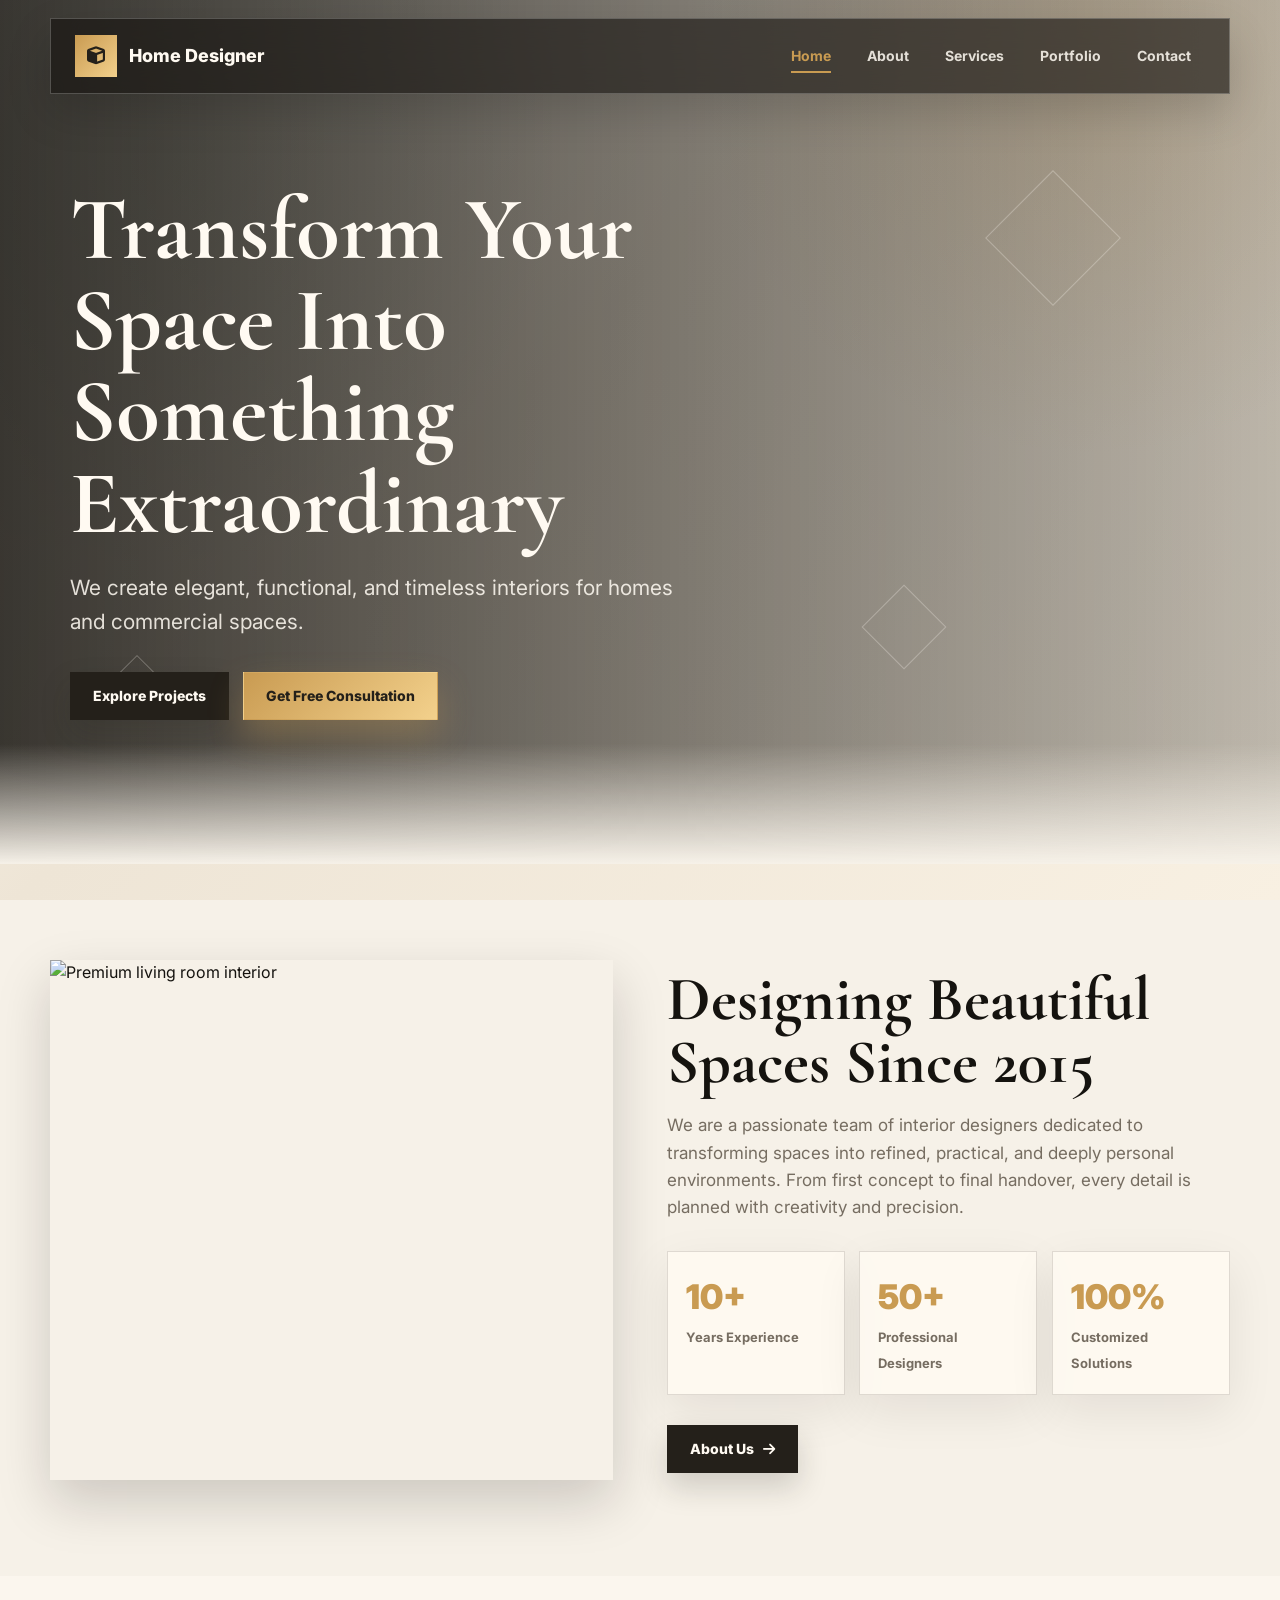
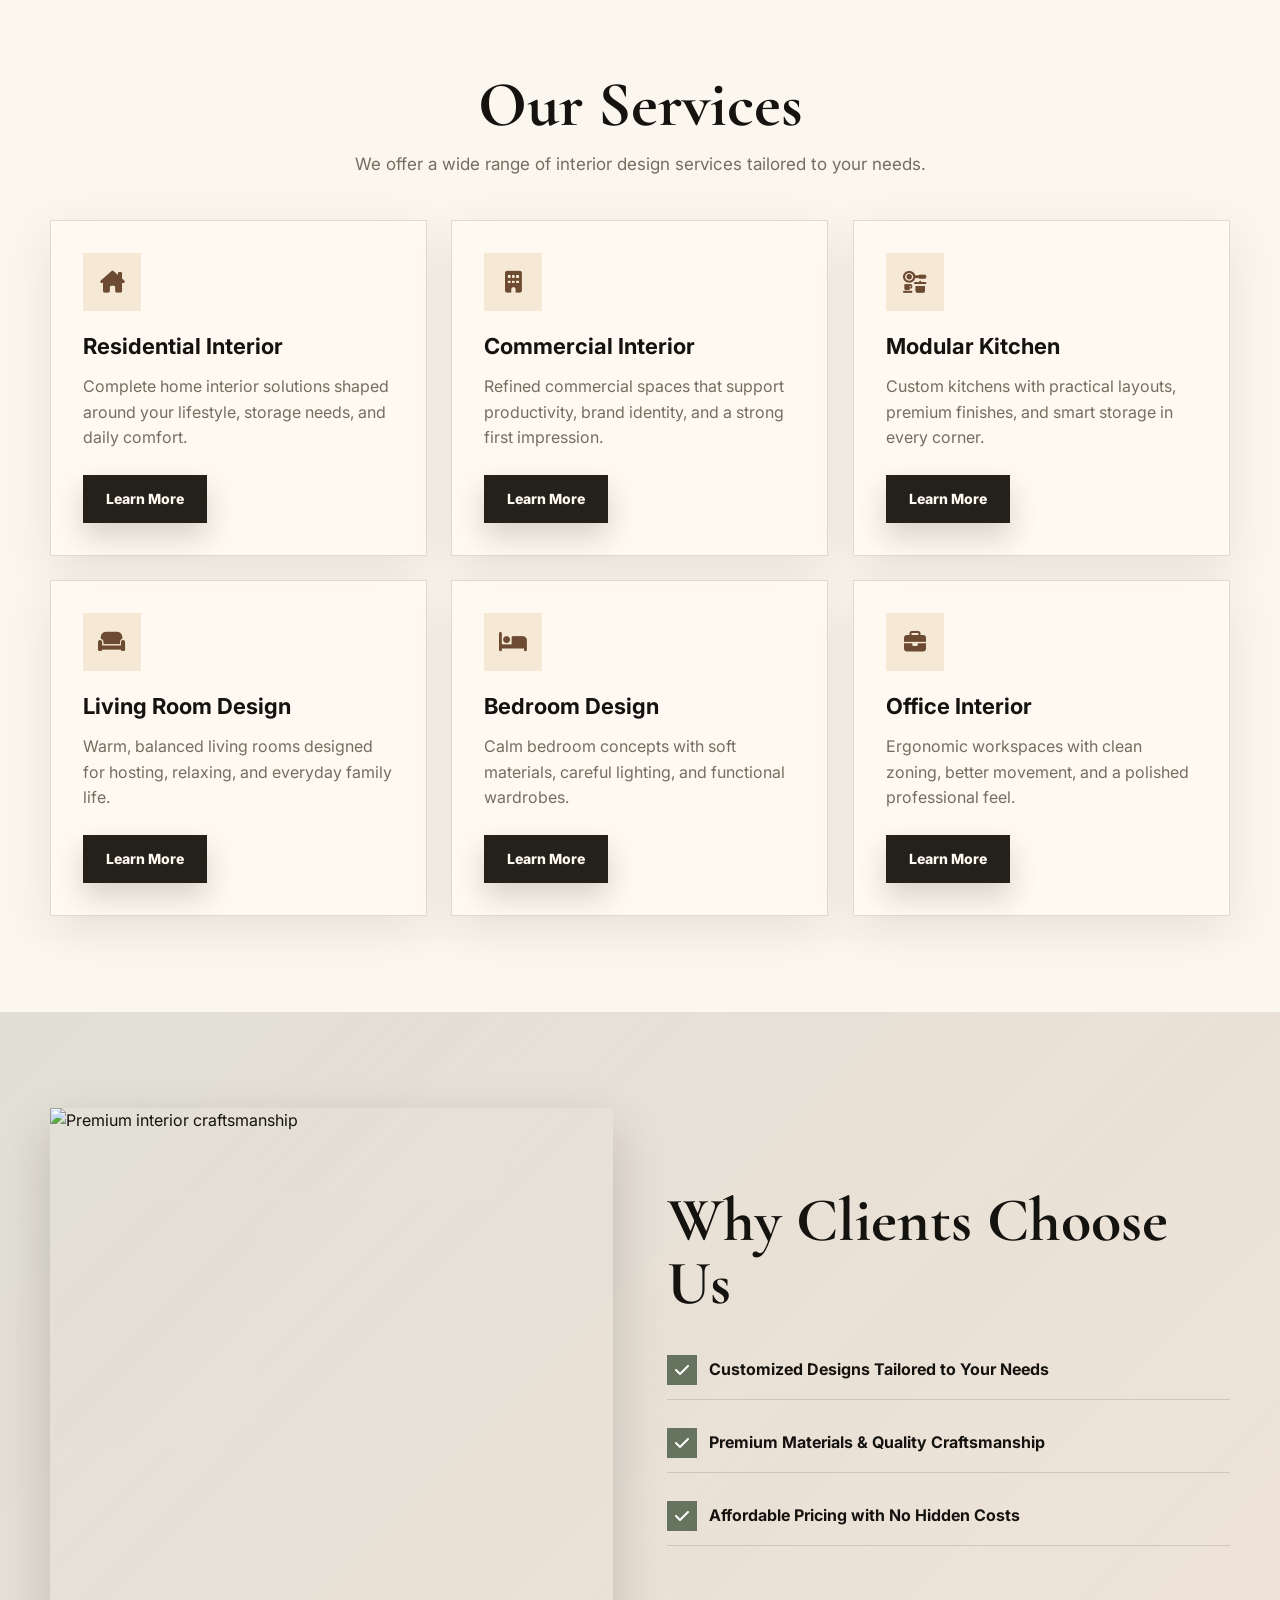
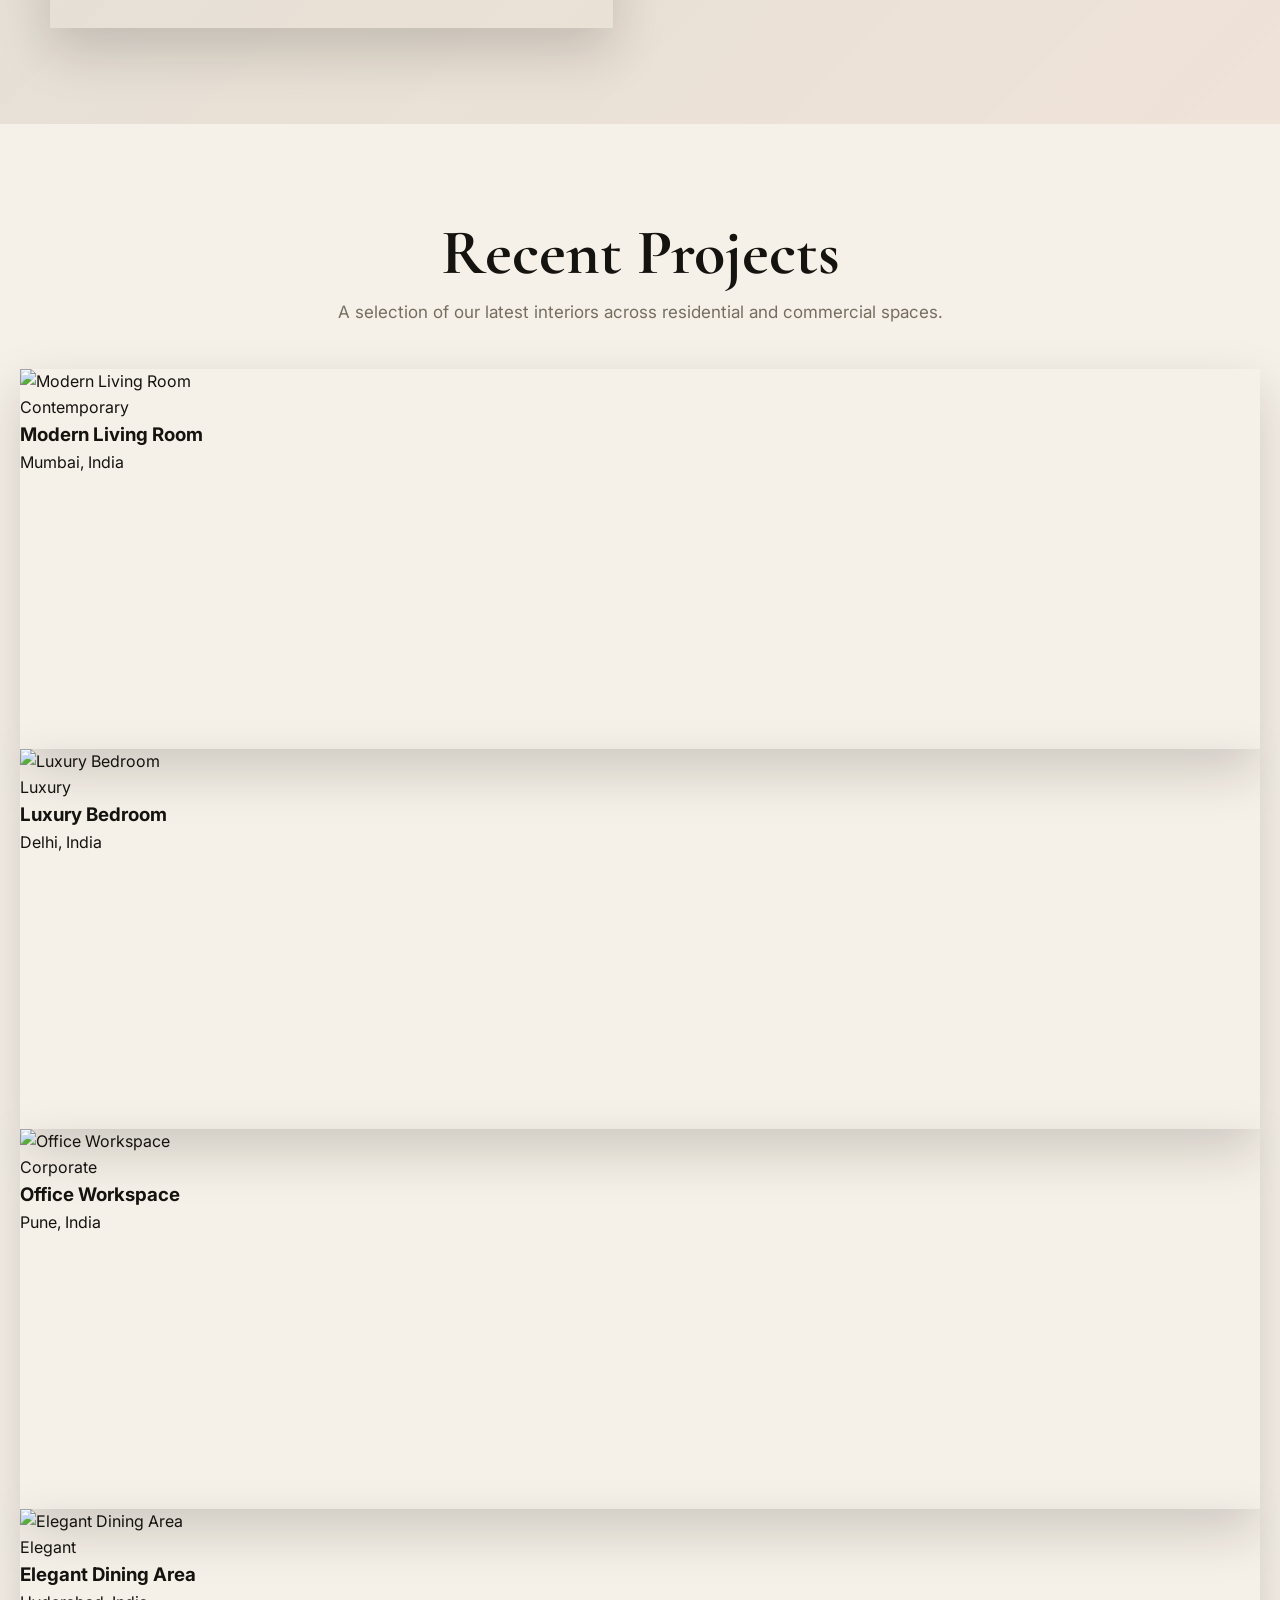
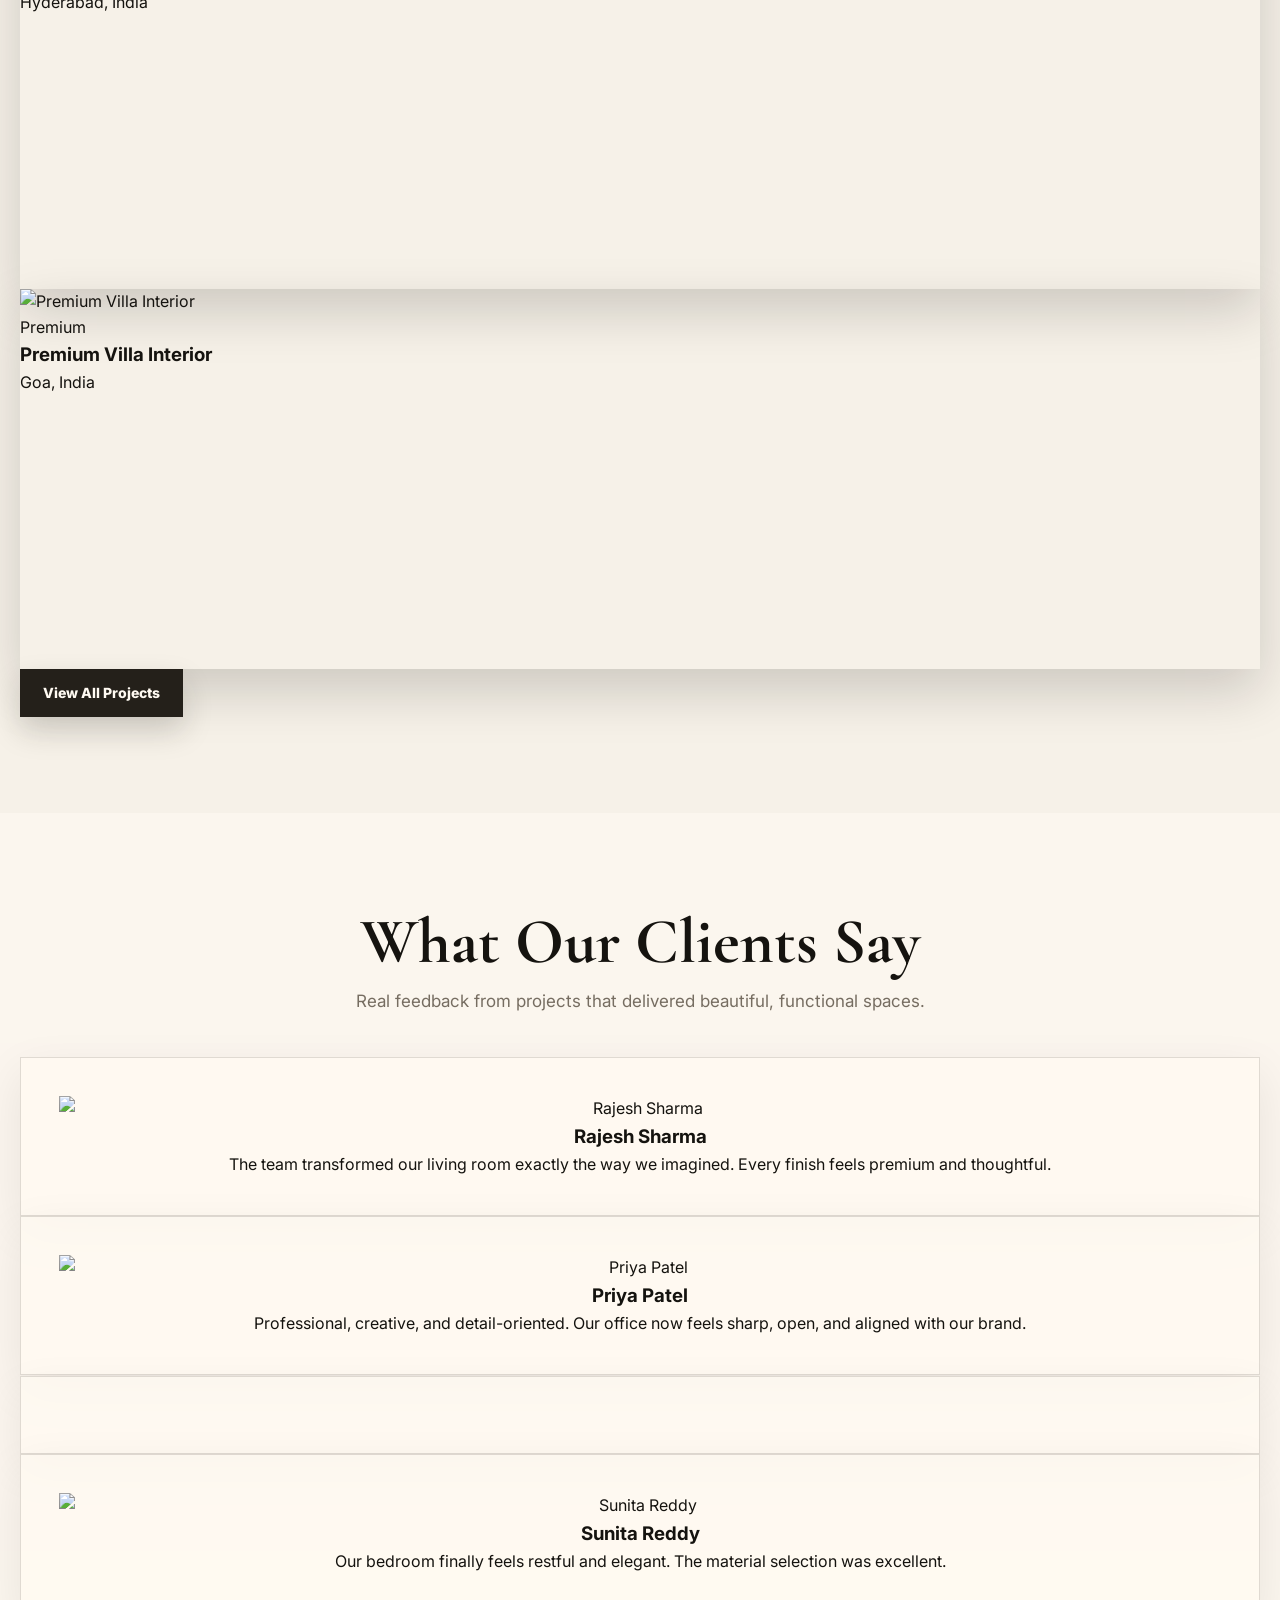
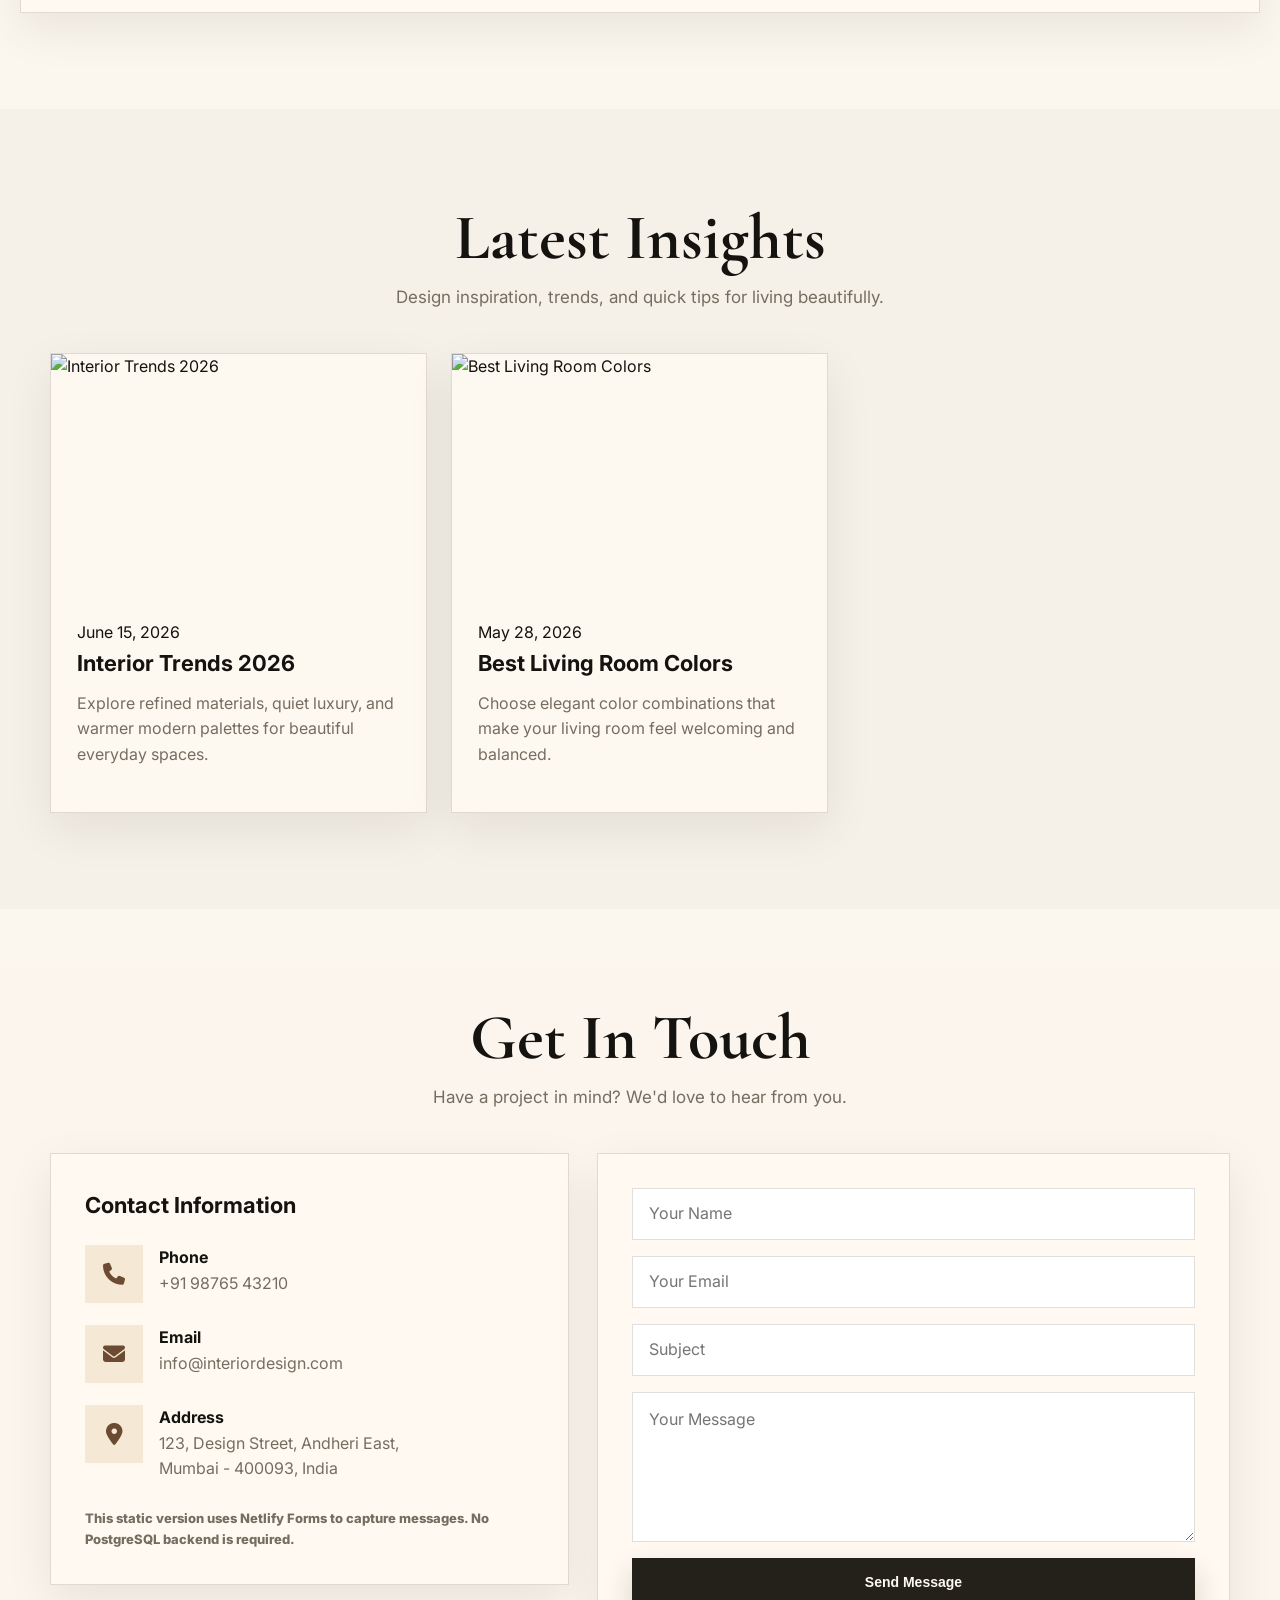
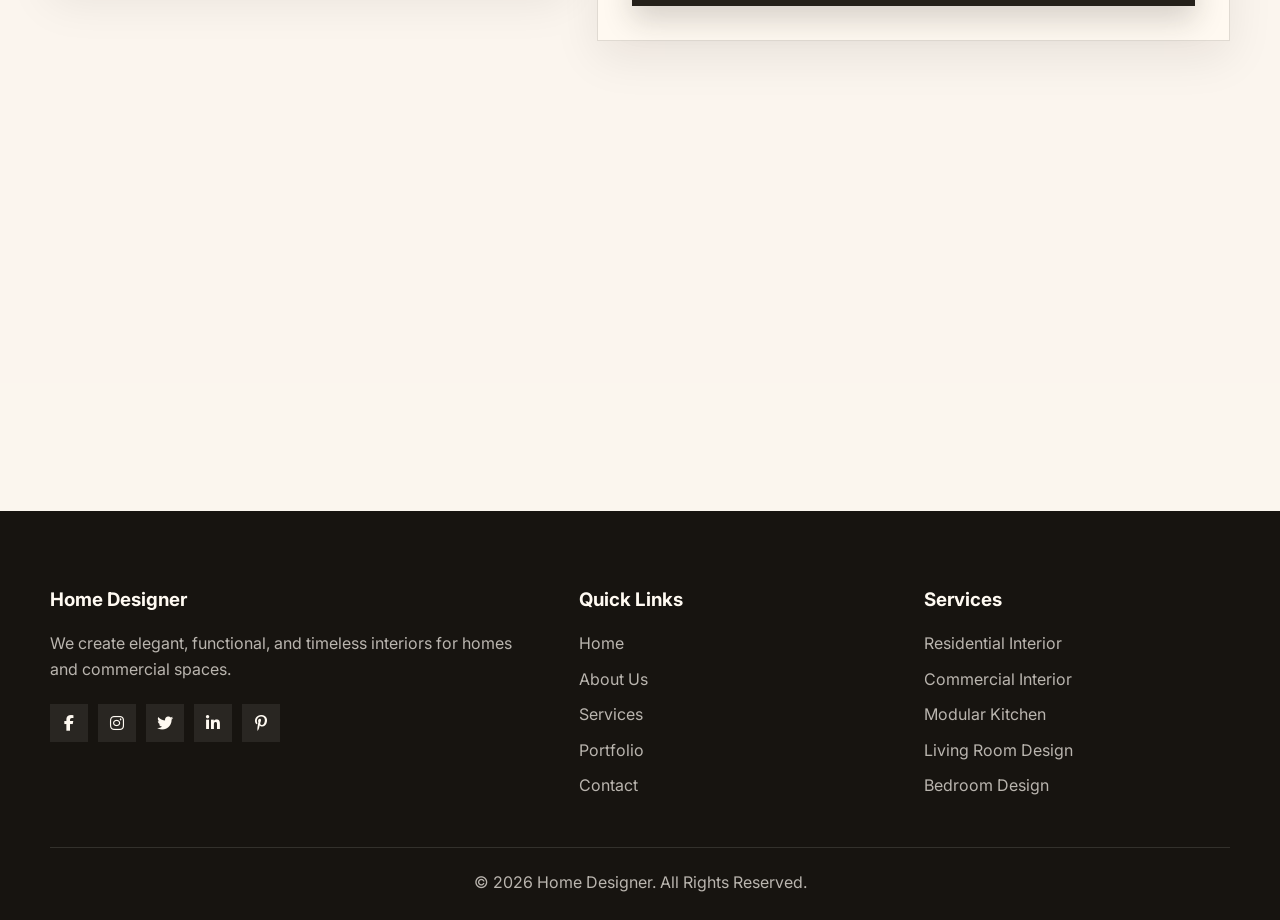
==== index.html @ 05df6c7b "Initial site deployment commit" ====
<!DOCTYPE html>
<html lang="en">
<head>
    <meta charset="UTF-8">
    <meta name="viewport" content="width=device-width, initial-scale=1.0">
    <title>Home Designer - Premium Interior Design Studio</title>
    <meta name="description" content="Premium interior design services for homes, offices, kitchens, bedrooms, and commercial spaces.">
    <link rel="canonical" href="https://home-designer-website.netlify.app/">
    <meta property="og:type" content="website">
    <meta property="og:title" content="Home Designer - Premium Interior Design Studio">
    <meta property="og:description" content="Premium interior design services for homes, offices, kitchens, bedrooms, and commercial spaces.">
    <meta property="og:url" content="https://home-designer-website.netlify.app/">
    <meta property="og:site_name" content="Home Designer">
    <meta property="og:image" content="https://images.unsplash.com/photo-1600607687939-ce8a6c25118c?auto=format&fit=crop&w=1200&q=80">
    <meta name="twitter:card" content="summary_large_image">
    <meta name="twitter:title" content="Home Designer - Premium Interior Design Studio">
    <meta name="twitter:description" content="Premium interior design services for homes, offices, kitchens, bedrooms, and commercial spaces.">
    <meta name="twitter:image" content="https://images.unsplash.com/photo-1600607687939-ce8a6c25118c?auto=format&fit=crop&w=1200&q=80">
    <meta name="theme-color" content="#c99b52">
    <link rel="preconnect" href="https://fonts.googleapis.com">
    <link rel="preconnect" href="https://fonts.gstatic.com" crossorigin>
    <link href="https://fonts.googleapis.com/css2?family=Cormorant+Garamond:wght@600;700&family=Inter:wght@400;500;600;700;800&display=swap" rel="stylesheet">
    <link rel="stylesheet" href="https://cdnjs.cloudflare.com/ajax/libs/font-awesome/6.5.0/css/all.min.css">
    <link rel="stylesheet" href="static/css/style.css">
</head>
<body>
    <div class="animated-bg" aria-hidden="true"></div>

    <header>
        <nav class="navbar" id="navbar">
            <a class="nav-logo" href="#home" aria-label="Home Designer home">
                <span class="logo-mark"><i class="fa-solid fa-cube"></i></span>
                <span class="logo-text">Home Designer</span>
            </a>
            <button class="hamburger" id="hamburger" aria-label="Toggle navigation" aria-expanded="false">
                <span></span>
                <span></span>
                <span></span>
            </button>
            <div class="sidebar-overlay" id="sidebarOverlay"></div>
            <div class="nav-links" id="navLinks">
                <div class="sidebar-header">
                    <div class="sidebar-brand">
                        <span class="logo-mark"><i class="fa-solid fa-cube"></i></span>
                        <div>
                            <span class="logo-text">Home Designer</span>
                            <small>Interior Studio</small>
                        </div>
                    </div>
                    <button class="sidebar-close" id="sidebarClose" aria-label="Close navigation">
                        <i class="fa-solid fa-xmark"></i>
                    </button>
                </div>
                <ul class="nav-links-list">
                    <li><a href="#home" class="active">Home</a></li>
                    <li><a href="#about">About</a></li>
                    <li><a href="#services">Services</a></li>
                    <li><a href="#portfolio">Portfolio</a></li>
                    <li><a href="#contact">Contact</a></li>
                </ul>
            </div>
        </nav>
    </header>

    <main>
        <section class="hero" id="home">
            <div class="floating-element" aria-hidden="true"></div>
            <div class="floating-element" aria-hidden="true"></div>
            <div class="floating-element" aria-hidden="true"></div>
            <div class="hero-content">
                <h1>Transform Your Space Into Something Extraordinary</h1>
                <p>We create elegant, functional, and timeless interiors for homes and commercial spaces.</p>
                <div class="hero-buttons">
                    <a href="#portfolio" class="btn btn-primary">Explore Projects</a>
                    <a href="#contact" class="btn btn-gold">Get Free Consultation</a>
                </div>
            </div>
        </section>

        <section class="about-preview" id="about">
            <div class="split-content animate-on-scroll">
                <div class="media-block animate-slide-left">
                    <img src="https://images.unsplash.com/photo-1600607687939-ce8a6c25118c?auto=format&fit=crop&w=1200&q=80" alt="Premium living room interior" loading="lazy">
                </div>
                <div class="copy-block animate-slide-right">
                    <h2>Designing Beautiful Spaces Since 2015</h2>
                    <p>We are a passionate team of interior designers dedicated to transforming spaces into refined, practical, and deeply personal environments. From first concept to final handover, every detail is planned with creativity and precision.</p>
                    <div class="about-stats animate-stagger">
                        <div class="stat-item">
                            <span class="number">10+</span>
                            <span class="label">Years Experience</span>
                        </div>
                        <div class="stat-item">
                            <span class="number">50+</span>
                            <span class="label">Professional Designers</span>
                        </div>
                        <div class="stat-item">
                            <span class="number">100%</span>
                            <span class="label">Customized Solutions</span>
                        </div>
                    </div>
                    <a href="#services" class="btn btn-primary">About Us <i class="fa-solid fa-arrow-right"></i></a>
                </div>
            </div>
        </section>

        <section class="services" id="services">
            <h2 class="section-title animate-on-scroll">Our Services</h2>
            <p class="section-subtitle animate-on-scroll">We offer a wide range of interior design services tailored to your needs.</p>
            <div class="services-grid animate-stagger">
                <article class="service-card">
                    <span class="icon"><i class="fa-solid fa-house-chimney"></i></span>
                    <h3>Residential Interior</h3>
                    <p>Complete home interior solutions shaped around your lifestyle, storage needs, and daily comfort.</p>
                    <a href="#contact" class="btn btn-primary">Learn More</a>
                </article>
                <article class="service-card">
                    <span class="icon"><i class="fa-solid fa-building"></i></span>
                    <h3>Commercial Interior</h3>
                    <p>Refined commercial spaces that support productivity, brand identity, and a strong first impression.</p>
                    <a href="#contact" class="btn btn-primary">Learn More</a>
                </article>
                <article class="service-card">
                    <span class="icon"><i class="fa-solid fa-kitchen-set"></i></span>
                    <h3>Modular Kitchen</h3>
                    <p>Custom kitchens with practical layouts, premium finishes, and smart storage in every corner.</p>
                    <a href="#contact" class="btn btn-primary">Learn More</a>
                </article>
                <article class="service-card">
                    <span class="icon"><i class="fa-solid fa-couch"></i></span>
                    <h3>Living Room Design</h3>
                    <p>Warm, balanced living rooms designed for hosting, relaxing, and everyday family life.</p>
                    <a href="#contact" class="btn btn-primary">Learn More</a>
                </article>
                <article class="service-card">
                    <span class="icon"><i class="fa-solid fa-bed"></i></span>
                    <h3>Bedroom Design</h3>
                    <p>Calm bedroom concepts with soft materials, careful lighting, and functional wardrobes.</p>
                    <a href="#contact" class="btn btn-primary">Learn More</a>
                </article>
                <article class="service-card">
                    <span class="icon"><i class="fa-solid fa-briefcase"></i></span>
                    <h3>Office Interior</h3>
                    <p>Ergonomic workspaces with clean zoning, better movement, and a polished professional feel.</p>
                    <a href="#contact" class="btn btn-primary">Learn More</a>
                </article>
            </div>
        </section>

        <section class="why-choose-us">
            <div class="split-content animate-on-scroll">
                <div class="media-block animate-slide-left">
                    <img src="https://images.unsplash.com/photo-1600566752355-35792bedcfea?auto=format&fit=crop&w=1200&q=80" alt="Premium interior craftsmanship" loading="lazy">
                </div>
                <div class="copy-block animate-slide-right">
                    <h2>Why Clients Choose Us</h2>
                    <ul class="features-list animate-stagger">
                        <li><span class="check"><i class="fa-solid fa-check"></i></span> Customized Designs Tailored to Your Needs</li>
                        <li><span class="check"><i class="fa-solid fa-check"></i></span> Premium Materials & Quality Craftsmanship</li>
                        <li><span class="check"><i class="fa-solid fa-check"></i></span> Affordable Pricing with No Hidden Costs</li>
                    </ul>
                </div>
            </div>
        </section>

        <section class="portfolio" id="portfolio">
            <div class="section-heading animate-on-scroll">
                <h2 class="section-title">Recent Projects</h2>
                <p class="section-subtitle">A selection of our latest interiors across residential and commercial spaces.</p>
            </div>
            <div class="portfolio-grid animate-stagger">
                <article class="project-card">
                    <img src="https://images.unsplash.com/photo-1600210492493-0946911123ea?auto=format&fit=crop&w=1200&q=80" alt="Modern Living Room" loading="lazy">
                    <div class="project-info">
                        <span class="project-tag">Contemporary</span>
                        <h3>Modern Living Room</h3>
                        <p>Mumbai, India</p>
                    </div>
                </article>
                <article class="project-card">
                    <img src="https://images.unsplash.com/photo-1616594039964-ae9021a400a0?auto=format&fit=crop&w=1200&q=80" alt="Luxury Bedroom" loading="lazy">
                    <div class="project-info">
                        <span class="project-tag">Luxury</span>
                        <h3>Luxury Bedroom</h3>
                        <p>Delhi, India</p>
                    </div>
                </article>
                <!-- Modular Kitchen removed -->
                <article class="project-card">
                    <img src="https://images.unsplash.com/photo-1497366754035-f200968a6e72?auto=format&fit=crop&w=1200&q=80" alt="Office Workspace" loading="lazy">
                    <div class="project-info">
                        <span class="project-tag">Corporate</span>
                        <h3>Office Workspace</h3>
                        <p>Pune, India</p>
                    </div>
                </article>
                <article class="project-card">
                    <img src="https://images.unsplash.com/photo-1617806118233-18e1de247200?auto=format&fit=crop&w=1200&q=80" alt="Elegant Dining Area" loading="lazy">
                    <div class="project-info">
                        <span class="project-tag">Elegant</span>
                        <h3>Elegant Dining Area</h3>
                        <p>Hyderabad, India</p>
                    </div>
                </article>
                <article class="project-card">
                    <img src="https://images.unsplash.com/photo-1600566753190-17f0baa2a6c3?auto=format&fit=crop&w=1200&q=80" alt="Premium Villa Interior" loading="lazy">
                    <div class="project-info">
                        <span class="project-tag">Premium</span>
                        <h3>Premium Villa Interior</h3>
                        <p>Goa, India</p>
                    </div>
                </article>
            </div>
            <div class="portfolio-actions animate-on-scroll">
                <a href="#contact" class="btn btn-primary">View All Projects</a>
            </div>
        </section>

        <section class="testimonials">
            <div class="section-heading animate-on-scroll">
                <h2 class="section-title">What Our Clients Say</h2>
                <p class="section-subtitle">Real feedback from projects that delivered beautiful, functional spaces.</p>
            </div>
            <div class="testimonial-grid animate-stagger">
                <article class="testimonial-card">
                    <img src="https://images.unsplash.com/photo-1600210492493-0946911123ea?auto=format&fit=crop&w=1200&q=80" alt="Rajesh Sharma" loading="lazy">
                    <h3>Rajesh Sharma</h3>
                    <p>The team transformed our living room exactly the way we imagined. Every finish feels premium and thoughtful.</p>
                </article>
                <article class="testimonial-card">
                    <img src="https://images.unsplash.com/photo-1497366754035-f200968a6e72?auto=format&fit=crop&w=1200&q=80" alt="Priya Patel" loading="lazy">
                    <h3>Priya Patel</h3>
                    <p>Professional, creative, and detail-oriented. Our office now feels sharp, open, and aligned with our brand.</p>
                </article>
                <article class="testimonial-card">
                    <!-- Amit Verma (kitchen testimonial) removed -->
                </article>
                <article class="testimonial-card">
                    <img src="https://images.unsplash.com/photo-1616594039964-ae9021a400a0?auto=format&fit=crop&w=1200&q=80" alt="Sunita Reddy" loading="lazy">
                    <h3>Sunita Reddy</h3>
                    <p>Our bedroom finally feels restful and elegant. The material selection was excellent.</p>
                </article>
            </div>
        </section>

        <section class="blog-posts">
            <div class="section-heading animate-on-scroll">
                <h2 class="section-title">Latest Insights</h2>
                <p class="section-subtitle">Design inspiration, trends, and quick tips for living beautifully.</p>
            </div>
            <div class="blog-grid animate-stagger">
                <article class="blog-card">
                    <img src="https://images.unsplash.com/photo-1617806118233-18e1de247200?auto=format&fit=crop&w=1200&q=80" alt="Interior Trends 2026" loading="lazy">
                    <div class="blog-content">
                        <span class="blog-date">June 15, 2026</span>
                        <h3>Interior Trends 2026</h3>
                        <p>Explore refined materials, quiet luxury, and warmer modern palettes for beautiful everyday spaces.</p>
                    </div>
                </article>
                <article class="blog-card">
                    <img src="https://images.unsplash.com/photo-1600210492493-0946911123ea?auto=format&fit=crop&w=1200&q=80" alt="Best Living Room Colors" loading="lazy">
                    <div class="blog-content">
                        <span class="blog-date">May 28, 2026</span>
                        <h3>Best Living Room Colors</h3>
                        <p>Choose elegant color combinations that make your living room feel welcoming and balanced.</p>
                    </div>
                </article>
                <!-- Small Space Decoration Tips (kitchen-related) removed -->
            </div>
        </section>

        <section class="contact-preview" id="contact">
            <h2 class="section-title animate-on-scroll">Get In Touch</h2>
            <p class="section-subtitle animate-on-scroll">Have a project in mind? We'd love to hear from you.</p>
            <div class="contact-wrapper animate-on-scroll">
                <div class="contact-info">
                    <h3>Contact Information</h3>
                    <div class="contact-detail">
                        <div class="icon"><i class="fa-solid fa-phone"></i></div>
                        <div><h4>Phone</h4><p>+91 98765 43210</p></div>
                    </div>
                    <div class="contact-detail">
                        <div class="icon"><i class="fa-solid fa-envelope"></i></div>
                        <div><h4>Email</h4><p>info@interiordesign.com</p></div>
                    </div>
                    <div class="contact-detail">
                        <div class="icon"><i class="fa-solid fa-location-dot"></i></div>
                        <div><h4>Address</h4><p>123, Design Street, Andheri East,<br>Mumbai - 400093, India</p></div>
                    </div>
                    <p class="db-note">This static version uses Netlify Forms to capture messages. No PostgreSQL backend is required.</p>
                </div>
                <form class="contact-form" id="contactForm" name="contact" method="POST" action="/success" data-netlify="true" netlify-honeypot="bot-field">
                    <input type="hidden" name="form-name" value="contact">
                    <p class="hidden"><label>Don’t fill this out if you’re human: <input name="bot-field"></label></p>
                    <input type="text" name="name" placeholder="Your Name" required>
                    <input type="email" name="email" placeholder="Your Email" required>
                    <input type="text" name="subject" placeholder="Subject">
                    <textarea name="message" placeholder="Your Message" required></textarea>
                    <button type="submit" class="btn btn-primary" id="submitBtn">Send Message</button>
                </form>
            </div>
            <div class="map-container animate-on-scroll">
                <iframe src="https://www.google.com/maps/embed?pb=!1m18!1m12!1m3!1d114732.5!2d84.3600!3d26.2183!2m3!1f0!2f0!3f0!3m2!1i1024!2i768!4f13.1!3m3!1m2!1s0x39ed5a2f1a3b1234%3A0x0!2zMjbCsDEzJzA1LjkiTiA4NMKwMjEnMzYuMCJF!5e0!3m2!1sen!2sin!4v1" allowfullscreen loading="lazy" title="Home Designer Office Location"></iframe>
            </div>
        </section>
    </main>

    <button id="backToTop" class="back-to-top" aria-label="Back to top"><i class="fa-solid fa-arrow-up"></i></button>

    <footer class="footer animate-on-scroll">
        <div class="footer-grid">
            <div class="footer-col">
                <h3>Home Designer</h3>
                <p>We create elegant, functional, and timeless interiors for homes and commercial spaces.</p>
                <div class="social-links">
                    <a href="#" aria-label="Facebook"><i class="fab fa-facebook-f"></i></a>
                    <a href="#" aria-label="Instagram"><i class="fab fa-instagram"></i></a>
                    <a href="#" aria-label="Twitter"><i class="fab fa-twitter"></i></a>
                    <a href="#" aria-label="LinkedIn"><i class="fab fa-linkedin-in"></i></a>
                    <a href="#" aria-label="Pinterest"><i class="fab fa-pinterest-p"></i></a>
                </div>
            </div>
            <div class="footer-col">
                <h3>Quick Links</h3>
                <ul>
                    <li><a href="#home">Home</a></li>
                    <li><a href="#about">About Us</a></li>
                    <li><a href="#services">Services</a></li>
                    <li><a href="#portfolio">Portfolio</a></li>
                    <li><a href="#contact">Contact</a></li>
                </ul>
            </div>
            <div class="footer-col">
                <h3>Services</h3>
                <ul>
                    <li><a href="#services">Residential Interior</a></li>
                    <li><a href="#services">Commercial Interior</a></li>
                    <li><a href="#services">Modular Kitchen</a></li>
                    <li><a href="#services">Living Room Design</a></li>
                    <li><a href="#services">Bedroom Design</a></li>
                </ul>
            </div>
        </div>
        <div class="footer-bottom">
            <p>© 2026 Home Designer. All Rights Reserved.</p>
        </div>
    </footer>

    <script src="static/js/main.js"></script>
</body>
</html>
---- static/css/style.css ----
:root {
    --ink: #15130f;
    --charcoal: #24201a;
    --walnut: #6d4b32;
    --gold: #c99b52;
    --sage: #66745f;
    --clay: #b66b52;
    --cream: #f6f1e8;
    --paper: #fffaf2;
    --muted: #766d61;
    --line: rgba(36, 32, 26, 0.14);
    --shadow: 0 22px 50px rgba(21, 19, 15, 0.18);
    --ease-soft: cubic-bezier(0.22, 1, 0.36, 1);
    --ease-smooth: cubic-bezier(0.16, 1, 0.3, 1);
    --ease-out: cubic-bezier(0.33, 1, 0.68, 1);
}

* {
    box-sizing: border-box;
    margin: 0;
    padding: 0;
}

.hidden {
    display: none !important;
}

html {
    scroll-behavior: smooth;
    -webkit-text-size-adjust: 100%;
}

body {
    min-height: 100vh;
    overflow-x: hidden;
    background: var(--cream);
    color: var(--ink);
    font-family: "Inter", Arial, sans-serif;
    line-height: 1.6;
    text-rendering: optimizeLegibility;
    -webkit-font-smoothing: antialiased;
    overscroll-behavior-y: none;
}

body.sidebar-open {
    overflow: hidden;
}

a {
    color: inherit;
    text-decoration: none;
}

img {
    display: block;
    width: 100%;
    height: 100%;
    object-fit: cover;
}

.animated-bg {
    position: fixed;
    inset: 0;
    z-index: -2;
    background:
        radial-gradient(circle at 12% 18%, rgba(102, 116, 95, 0.22), transparent 30%),
        radial-gradient(circle at 85% 8%, rgba(201, 155, 82, 0.22), transparent 28%),
        linear-gradient(135deg, #fffaf2 0%, #eee5d6 42%, #f8f0e2 100%);
}

header {
    position: fixed;
    top: 0;
    left: 0;
    right: 0;
    z-index: 50;
}

.navbar {
    width: min(1180px, calc(100% - 40px));
    height: 76px;
    margin: 18px auto 0;
    padding: 0 24px;
    display: flex;
    align-items: center;
    justify-content: space-between;
    border: 1px solid rgba(255, 255, 255, 0.22);
    background: rgba(21, 19, 15, 0.62);
    color: #fffaf2;
    backdrop-filter: blur(18px);
    box-shadow: 0 18px 44px rgba(0, 0, 0, 0.16);
    transition:
        height 0.45s var(--ease-smooth),
        margin 0.45s var(--ease-smooth),
        background 0.45s var(--ease-smooth),
        box-shadow 0.45s var(--ease-smooth);
}

.navbar.scrolled {
    height: 68px;
    margin-top: 10px;
    background: rgba(21, 19, 15, 0.9);
}

.nav-logo,
.sidebar-brand {
    display: inline-flex;
    align-items: center;
    gap: 12px;
}

.logo-mark {
    width: 42px;
    aspect-ratio: 1;
    display: inline-grid;
    place-items: center;
    background: linear-gradient(135deg, var(--gold), #f2d08c);
    color: var(--charcoal);
    font-size: 18px;
}

.logo-text {
    font-weight: 800;
    font-size: 18px;
}

.nav-links-list {
    display: flex;
    align-items: center;
    gap: 8px;
    list-style: none;
}

.nav-links-list a {
    display: inline-flex;
    align-items: center;
    min-height: 42px;
    padding: 0 14px;
    color: rgba(255, 250, 242, 0.86);
    font-weight: 700;
    font-size: 14px;
    position: relative;
    transition: color 0.3s var(--ease-out);
}

.nav-links-list a::after {
    content: "";
    position: absolute;
    left: 14px;
    right: 14px;
    bottom: 4px;
    height: 2px;
    background: var(--gold);
    transform: scaleX(0);
    transform-origin: center;
    transition: transform 0.35s var(--ease-smooth);
}

.nav-links-list a:hover,
.nav-links-list a.active {
    color: var(--gold);
}

.nav-links-list a:hover::after,
.nav-links-list a.active::after {
    transform: scaleX(1);
}

.hamburger,
.sidebar-close,
.back-to-top,
.testimonial-controls button {
    border: 0;
    cursor: pointer;
    display: inline-grid;
    place-items: center;
}

.hamburger {
    display: none;
    width: 44px;
    aspect-ratio: 1;
    background: rgba(255, 250, 242, 0.12);
}

.hamburger span {
    width: 22px;
    height: 2px;
    background: #fffaf2;
    transition: transform 0.35s var(--ease-smooth), opacity 0.25s ease;
}

.hamburger.active span:nth-child(1) {
    transform: translateY(6px) rotate(45deg);
}

.hamburger.active span:nth-child(2) {
    opacity: 0;
}

.hamburger.active span:nth-child(3) {
    transform: translateY(-6px) rotate(-45deg);
}

.sidebar-header,
.sidebar-overlay {
    display: none;
}

.hero {
    position: relative;
    min-height: 96vh;
    display: grid;
    align-items: center;
    padding: 130px 20px 90px;
    overflow: hidden;
    color: #fffaf2;
    background:
        linear-gradient(90deg, rgba(21, 19, 15, 0.84), rgba(21, 19, 15, 0.54), rgba(21, 19, 15, 0.25)),
        url("https://images.unsplash.com/photo-1600585154340-be6161a56a0c?auto=format&fit=crop&w=1800&q=85") center/cover;
    animation: heroSettle 1.4s var(--ease-smooth) both;
}

.hero::after {
    content: "";
    position: absolute;
    left: 0;
    right: 0;
    bottom: 0;
    height: 120px;
    background: linear-gradient(transparent, var(--cream));
}

.hero-content {
    position: relative;
    z-index: 1;
    width: min(760px, 100%);
    margin-left: max(20px, calc((100vw - 1180px) / 2));
}

.hero h1,
.section-title,
.copy-block h2,
.cta-section h2 {
    font-family: "Cormorant Garamond", Georgia, serif;
    line-height: 1.02;
}

.hero h1 {
    max-width: 780px;
    font-size: clamp(46px, 7vw, 92px);
    font-weight: 700;
    animation: fadeUp 1s var(--ease-smooth) 0.1s both;
}

.hero p {
    max-width: 620px;
    margin-top: 22px;
    color: rgba(255, 250, 242, 0.86);
    font-size: clamp(17px, 2vw, 21px);
    animation: fadeUp 1s var(--ease-smooth) 0.24s both;
}

.hero-buttons,
.cta-buttons {
    display: flex;
    flex-wrap: wrap;
    gap: 14px;
    margin-top: 34px;
}

.btn {
    min-height: 48px;
    display: inline-flex;
    align-items: center;
    justify-content: center;
    gap: 9px;
    padding: 0 22px;
    border: 1px solid transparent;
    font-size: 14px;
    font-weight: 800;
    transition:
        transform 0.35s var(--ease-smooth),
        box-shadow 0.35s var(--ease-smooth),
        background 0.35s var(--ease-smooth),
        border-color 0.35s var(--ease-smooth);
    will-change: transform;
}

.btn:hover {
    transform: translateY(-3px);
}

.btn-primary {
    background: var(--charcoal);
    color: #fffaf2;
    box-shadow: 0 14px 30px rgba(36, 32, 26, 0.18);
}

.btn-gold {
    background: linear-gradient(135deg, var(--gold), #f3d18c);
    color: var(--charcoal);
    box-shadow: 0 16px 34px rgba(201, 155, 82, 0.32);
}

.btn-secondary {
    border-color: rgba(255, 250, 242, 0.8);
    color: #fffaf2;
}

.hero-buttons {
    animation: fadeUp 1s var(--ease-smooth) 0.38s both;
}

.floating-element {
    position: absolute;
    width: 96px;
    height: 96px;
    border: 1px solid rgba(255, 250, 242, 0.28);
    transform: rotate(45deg);
    animation: float 10s ease-in-out infinite;
    will-change: transform;
}

.floating-element:nth-child(1) {
    right: 14%;
    top: 22%;
}

.floating-element:nth-child(2) {
    right: 27%;
    bottom: 24%;
    width: 60px;
    height: 60px;
    animation-delay: 1.3s;
}

.floating-element:nth-child(3) {
    left: 9%;
    bottom: 18%;
    width: 44px;
    height: 44px;
    animation-delay: 2.2s;
}

section:not(.hero) {
    padding: 96px 20px;
}

.split-content,
.services-grid,
.projects-grid,
.stats-grid,
.blog-grid,
.contact-wrapper,
.footer-grid,
.timeline {
    width: min(1180px, 100%);
    margin: 0 auto;
}

.split-content {
    display: grid;
    grid-template-columns: 1fr 1fr;
    gap: 54px;
    align-items: center;
}

.media-block {
    min-height: 520px;
    overflow: hidden;
    box-shadow: var(--shadow);
    transition: transform 0.7s var(--ease-smooth), box-shadow 0.7s var(--ease-smooth);
}

.media-block:hover {
    transform: translateY(-6px);
    box-shadow: 0 28px 70px rgba(21, 19, 15, 0.22);
}

.copy-block h2 {
    font-size: clamp(38px, 5vw, 62px);
    margin-bottom: 18px;
}

.copy-block p,
.section-subtitle {
    color: var(--muted);
    font-size: 17px;
}

.about-stats {
    display: grid;
    grid-template-columns: repeat(3, 1fr);
    gap: 14px;
    margin: 30px 0;
}

.stat-item,
.service-card,
.stat-card,
.testimonial-card,
.blog-card,
.contact-info,
.contact-form {
    border: 1px solid var(--line);
    background: rgba(255, 250, 242, 0.82);
    box-shadow: 0 16px 44px rgba(21, 19, 15, 0.08);
    transition:
        transform 0.45s var(--ease-smooth),
        box-shadow 0.45s var(--ease-smooth),
        border-color 0.45s var(--ease-smooth);
}

.service-card:hover,
.blog-card:hover,
.stat-item:hover,
.contact-info:hover,
.contact-form:hover {
    transform: translateY(-6px);
    border-color: rgba(201, 155, 82, 0.38);
    box-shadow: 0 24px 58px rgba(21, 19, 15, 0.13);
}

.stat-item {
    padding: 18px;
}

.number {
    display: block;
    color: var(--gold);
    font-size: 34px;
    font-weight: 900;
}

.label {
    color: var(--muted);
    font-size: 13px;
    font-weight: 700;
}

.section-title {
    text-align: center;
    font-size: clamp(38px, 5vw, 64px);
    margin-bottom: 14px;
}

.section-subtitle {
    width: min(680px, 100%);
    margin: 0 auto 42px;
    text-align: center;
}

.services,
.projects,
.testimonials,
.contact-preview {
    background: rgba(255, 250, 242, 0.56);
}

.services-grid,
.projects-grid,
.blog-grid {
    display: grid;
    grid-template-columns: repeat(3, 1fr);
    gap: 24px;
}

.service-card {
    min-height: 318px;
    padding: 32px;
    display: flex;
    flex-direction: column;
    align-items: flex-start;
}

.service-card .icon,
.contact-detail .icon {
    width: 58px;
    aspect-ratio: 1;
    display: inline-grid;
    place-items: center;
    background: rgba(201, 155, 82, 0.18);
    color: var(--walnut);
    font-size: 22px;
    margin-bottom: 18px;
    transition: transform 0.45s var(--ease-smooth), background 0.45s var(--ease-smooth);
}

.service-card:hover .icon,
.contact-detail:hover .icon {
    transform: translateY(-3px) scale(1.04);
    background: rgba(201, 155, 82, 0.28);
}

.service-card h3,
.blog-card h3,
.project-overlay h3,
.contact-info h3 {
    font-size: 22px;
    margin-bottom: 10px;
}

.service-card p {
    color: var(--muted);
    flex: 1;
    margin-bottom: 24px;
}

.why-choose-us {
    background: linear-gradient(135deg, rgba(102, 116, 95, 0.14), rgba(182, 107, 82, 0.1));
}

.features-list {
    display: grid;
    gap: 14px;
    list-style: none;
    margin-top: 26px;
}

.features-list li {
    display: flex;
    gap: 12px;
    align-items: center;
    padding: 14px 0;
    border-bottom: 1px solid var(--line);
    font-weight: 700;
    transition: transform 0.35s var(--ease-out), color 0.35s var(--ease-out);
}

.features-list li:hover {
    transform: translateX(6px);
    color: var(--walnut);
}

.check {
    width: 30px;
    aspect-ratio: 1;
    display: inline-grid;
    place-items: center;
    background: var(--sage);
    color: #fff;
    flex: 0 0 auto;
}

.project-card {
    position: relative;
    min-height: 380px;
    overflow: hidden;
    box-shadow: var(--shadow);
    transition: transform 0.55s var(--ease-smooth), box-shadow 0.55s var(--ease-smooth);
}

.project-card img {
    transition: transform 0.8s var(--ease-smooth), filter 0.8s var(--ease-smooth);
}

.project-card:hover img {
    transform: scale(1.08);
    filter: saturate(1.08);
}

.project-card:hover {
    transform: translateY(-8px);
    box-shadow: 0 30px 72px rgba(21, 19, 15, 0.24);
}

.project-overlay {
    position: absolute;
    inset: auto 0 0;
    padding: 76px 24px 24px;
    color: #fffaf2;
    background: linear-gradient(transparent, rgba(21, 19, 15, 0.94));
    transform: translateY(10px);
    transition: transform 0.5s var(--ease-smooth);
}

.project-card:hover .project-overlay {
    transform: translateY(0);
}

.style-tag,
.view-btn {
    display: inline-flex;
    min-height: 32px;
    align-items: center;
    padding: 0 12px;
    margin-top: 12px;
    font-size: 12px;
    font-weight: 800;
}

.style-tag {
    background: var(--gold);
    color: var(--charcoal);
}

.view-btn {
    margin-left: 8px;
    border: 1px solid rgba(255, 250, 242, 0.45);
}

.before-after-container {
    width: min(1040px, calc(100% - 40px));
    margin: 0 auto;
}

.before-after-wrapper {
    position: relative;
    height: min(64vw, 580px);
    min-height: 360px;
    overflow: hidden;
    box-shadow: var(--shadow);
    touch-action: pan-y;
}

.before-after-wrapper.is-dragging {
    touch-action: none;
}

/* Mobile / small-screen adjustments */
@media (max-width: 900px) {
    .navbar {
        height: 64px;
        margin: 10px auto 0;
        padding: 0 12px;
    }
    /* Remove mobile sidebar: hide hamburger and sidebar elements, show top nav links */
    .hamburger {
        display: none !important;
    }
    .sidebar-header,
    .sidebar-overlay {
        display: none !important;
    }
    .nav-links {
        position: static;
    }
    .nav-links-list {
        display: flex !important;
        gap: 6px;
        flex-wrap: wrap;
        align-items: center;
        justify-content: center;
    }
    .nav-links-list a {
        padding: 8px 10px;
        min-height: 40px;
        font-size: 14px;
    }
    .hero {
        padding: 100px 12px 72px;
        min-height: 72vh;
        background-position: center 30%;
    }
    .hero-content { margin-left: 12px; }
    .hero h1 { font-size: clamp(28px, 7vw, 44px); }
    .split-content { grid-template-columns: 1fr; gap: 28px; }
    .media-block { min-height: 260px; }
    .project-card { min-height: 260px; }
    .project-card img,
    .testimonial-card img,
    .blog-card img,
    .media-block img,
    .before-image,
    .after-image {
        width: 100%;
        height: auto;
        aspect-ratio: 16/9;
        object-fit: cover;
    }
    .project-overlay { padding: 20px; }
    .project-tag, .style-tag { font-size: 11px; padding: 6px 10px; }
    .section-title { font-size: clamp(20px, 6vw, 28px); }
    .section-subtitle { font-size: 14px; }
    .btn { padding: 0 14px; min-height: 44px; }
    .testimonial-grid { gap: 18px; }
    .blog-grid { gap: 18px; }
    .footer-grid { grid-template-columns: 1fr; gap: 20px; }
}

.after-image {
    position: absolute;
    inset: 0;
    clip-path: inset(0 50% 0 0);
    transition: clip-path 0.18s linear;
}

.slider-handle {
    position: absolute;
    top: 0;
    bottom: 0;
    left: 50%;
    width: 3px;
    background: #fffaf2;
    cursor: ew-resize;
    transform: translateX(-50%);
    transition: left 0.18s linear, background 0.3s ease;
    will-change: left;
    touch-action: none;
}

.slider-handle::before {
    content: "\f07e";
    font-family: "Font Awesome 6 Free";
    font-weight: 900;
    position: absolute;
    top: 50%;
    left: 50%;
    width: 54px;
    aspect-ratio: 1;
    display: grid;
    place-items: center;
    transform: translate(-50%, -50%);
    background: var(--gold);
    color: var(--charcoal);
    box-shadow: 0 12px 28px rgba(0, 0, 0, 0.22);
    transition: transform 0.35s var(--ease-smooth), box-shadow 0.35s var(--ease-smooth);
}

.slider-handle:hover::before {
    transform: translate(-50%, -50%) scale(1.08);
    box-shadow: 0 18px 38px rgba(0, 0, 0, 0.26);
}

.slider-label {
    position: absolute;
    top: 22px;
    padding: 7px 10px;
    background: rgba(21, 19, 15, 0.76);
    color: #fffaf2;
    font-size: 12px;
    font-weight: 800;
}

.slider-label.before {
    right: 14px;
}

.slider-label.after {
    left: 14px;
}

.design-process {
    background: var(--charcoal);
    color: #fffaf2;
}

.design-process .section-subtitle {
    color: rgba(255, 250, 242, 0.72);
}

.timeline {
    position: relative;
    display: grid;
    grid-template-columns: repeat(6, 1fr);
    gap: 16px;
    padding-top: 44px;
}

.timeline-progress {
    position: absolute;
    top: 0;
    left: 0;
    right: 0;
    height: 4px;
    background: rgba(255, 250, 242, 0.18);
}

.timeline-progress-fill {
    width: 0;
    height: 100%;
    background: linear-gradient(90deg, var(--gold), var(--clay), var(--sage));
    transition: width 0.35s var(--ease-out);
}

.timeline-step {
    padding: 20px;
    border: 1px solid rgba(255, 250, 242, 0.15);
    background: rgba(255, 250, 242, 0.06);
    transition:
        transform 0.45s var(--ease-smooth),
        border-color 0.45s var(--ease-smooth),
        background 0.45s var(--ease-smooth);
}

.timeline-step.active {
    border-color: rgba(201, 155, 82, 0.65);
    background: rgba(201, 155, 82, 0.12);
    transform: translateY(-5px);
}

.step-number {
    width: 42px;
    aspect-ratio: 1;
    display: grid;
    place-items: center;
    margin-bottom: 14px;
    background: var(--gold);
    color: var(--charcoal);
    font-weight: 900;
}

.timeline-step h4 {
    margin-bottom: 8px;
}

.timeline-step p {
    color: rgba(255, 250, 242, 0.68);
    font-size: 14px;
}

.stats {
    background:
        linear-gradient(rgba(21, 19, 15, 0.78), rgba(21, 19, 15, 0.78)),
        url("https://images.unsplash.com/photo-1600607688969-a5bfcd646154?auto=format&fit=crop&w=1600&q=80") center/cover fixed;
}

.stats-grid {
    display: grid;
    grid-template-columns: repeat(4, 1fr);
    gap: 20px;
}

.stat-card {
    min-height: 170px;
    display: grid;
    place-items: center;
    text-align: center;
    background: rgba(255, 250, 242, 0.12);
    border-color: rgba(255, 250, 242, 0.2);
    color: #fffaf2;
}

.testimonials-slider {
    width: min(760px, 100%);
    margin: 0 auto;
    overflow: hidden;
}

.testimonials-track {
    display: flex;
    transition: transform 0.75s var(--ease-smooth);
    will-change: transform;
}

.testimonial-card {
    flex: 0 0 100%;
    padding: 38px;
    text-align: center;
    transform: scale(0.97);
    transition: transform 0.7s var(--ease-smooth), opacity 0.7s var(--ease-smooth);
}

.testimonial-card.active {
    transform: scale(1);
}

.client-img {
    width: 92px;
    height: 92px;
    margin: 0 auto 18px;
    border: 4px solid var(--gold);
    border-radius: 50%;
}

.stars {
    color: var(--gold);
    letter-spacing: 3px;
    margin-bottom: 16px;
}

.feedback {
    color: var(--muted);
    font-size: 17px;
}

.testimonial-dots,
.testimonial-controls {
    display: flex;
    align-items: center;
    justify-content: center;
    gap: 10px;
    margin-top: 20px;
}

.testimonial-dot {
    width: 10px;
    height: 10px;
    border: 0;
    background: rgba(36, 32, 26, 0.26);
    cursor: pointer;
    transition: width 0.35s var(--ease-smooth), background 0.35s var(--ease-smooth);
}

.testimonial-dot.active {
    width: 30px;
    background: var(--gold);
}

.testimonial-controls button,
.back-to-top {
    width: 46px;
    aspect-ratio: 1;
    background: var(--charcoal);
    color: #fffaf2;
    transition: transform 0.35s var(--ease-smooth), background 0.35s var(--ease-smooth), opacity 0.35s var(--ease-smooth);
}

.testimonial-controls button:hover,
.back-to-top:hover {
    transform: translateY(-3px);
    background: var(--walnut);
}

.cta-section {
    width: min(1180px, calc(100% - 40px));
    margin: 90px auto;
    padding: 74px 36px;
    text-align: center;
    color: #fffaf2;
    background:
        linear-gradient(135deg, rgba(36, 32, 26, 0.92), rgba(109, 75, 50, 0.88)),
        url("https://images.unsplash.com/photo-1616046229478-9901c5536a45?auto=format&fit=crop&w=1400&q=80") center/cover;
}

.cta-section h2 {
    font-size: clamp(36px, 5vw, 62px);
}

.cta-section p {
    width: min(620px, 100%);
    margin: 16px auto 0;
    color: rgba(255, 250, 242, 0.78);
}

.blog-card {
    overflow: hidden;
}

.blog-card img {
    height: 240px;
    transition: transform 0.8s var(--ease-smooth);
}

.blog-card:hover img {
    transform: scale(1.06);
}

.blog-content {
    padding: 26px;
}

.date,
.read-more {
    color: var(--gold);
    font-size: 13px;
    font-weight: 900;
}

.blog-content p {
    color: var(--muted);
    margin: 10px 0 18px;
}

.contact-wrapper {
    display: grid;
    grid-template-columns: 0.82fr 1fr;
    gap: 28px;
    align-items: start;
}

.contact-info,
.contact-form {
    padding: 34px;
}

.contact-detail {
    display: flex;
    gap: 16px;
    align-items: flex-start;
    margin-top: 22px;
}

.contact-detail .icon {
    margin-bottom: 0;
}

.contact-detail p,
.db-note {
    color: var(--muted);
}

.db-note {
    margin-top: 26px;
    font-size: 13px;
    font-weight: 800;
}

.contact-form {
    display: grid;
    gap: 16px;
}

.contact-form input,
.contact-form textarea {
    width: 100%;
    border: 1px solid var(--line);
    background: #fff;
    min-height: 52px;
    padding: 0 16px;
    color: var(--ink);
    font: inherit;
    transition: border-color 0.3s var(--ease-out), box-shadow 0.3s var(--ease-out);
}

.contact-form input:focus,
.contact-form textarea:focus {
    outline: none;
    border-color: rgba(201, 155, 82, 0.7);
    box-shadow: 0 0 0 4px rgba(201, 155, 82, 0.14);
}

.contact-form textarea {
    min-height: 150px;
    padding-top: 14px;
    resize: vertical;
}

.form-alert {
    padding: 12px 14px;
    font-weight: 800;
    font-size: 14px;
}

.form-alert.success {
    background: rgba(102, 116, 95, 0.18);
    color: #45523f;
}

.form-alert.error {
    background: rgba(182, 107, 82, 0.18);
    color: #8b3e2b;
}

.form-alert.info {
    background: rgba(201, 155, 82, 0.2);
    color: #7a5423;
}

.map-container {
    width: min(1180px, 100%);
    height: 340px;
    margin: 34px auto 0;
}

.map-container iframe {
    width: 100%;
    height: 100%;
    border: 0;
    filter: saturate(0.8);
}

.back-to-top {
    position: fixed;
    right: 22px;
    bottom: 22px;
    opacity: 0;
    pointer-events: none;
    transform: translateY(12px);
    transition: opacity 0.35s var(--ease-smooth), transform 0.35s var(--ease-smooth), background 0.35s var(--ease-smooth);
    z-index: 40;
}

.back-to-top.visible {
    opacity: 1;
    pointer-events: auto;
    transform: translateY(0);
}

.footer {
    padding: 74px 20px 24px;
    background: #171410;
    color: #fffaf2;
}

.footer-grid {
    display: grid;
    grid-template-columns: 1.6fr 1fr 1fr;
    gap: 40px;
}

.footer h3 {
    margin-bottom: 16px;
}

.footer p,
.footer a {
    color: rgba(255, 250, 242, 0.7);
}

.footer ul {
    list-style: none;
    display: grid;
    gap: 10px;
}

.social-links {
    display: flex;
    gap: 10px;
    margin-top: 22px;
}

.social-links a {
    width: 38px;
    aspect-ratio: 1;
    display: grid;
    place-items: center;
    background: rgba(255, 250, 242, 0.08);
    color: #fffaf2;
    transition: transform 0.35s var(--ease-smooth), background 0.35s var(--ease-smooth), color 0.35s var(--ease-smooth);
}

.social-links a:hover {
    transform: translateY(-4px);
    background: var(--gold);
    color: var(--charcoal);
}

.footer-bottom {
    width: min(1180px, 100%);
    margin: 48px auto 0;
    padding-top: 22px;
    border-top: 1px solid rgba(255, 250, 242, 0.12);
    text-align: center;
}

.animate-on-scroll,
.animate-stagger > *,
.animate-scale,
.animate-slide-left,
.animate-slide-right {
    opacity: 0;
    transform: translateY(34px);
    transition:
        opacity 0.9s var(--ease-out),
        transform 0.9s var(--ease-smooth);
    will-change: opacity, transform;
}

.animate-slide-left {
    transform: translateX(-44px);
}

.animate-slide-right {
    transform: translateX(44px);
}

.animate-scale {
    transform: scale(0.94);
}

.visible,
.visible > *,
.animate-stagger.visible > * {
    opacity: 1;
    transform: none;
}

.animate-stagger.visible > *:nth-child(2) { transition-delay: 0.1s; }
.animate-stagger.visible > *:nth-child(3) { transition-delay: 0.2s; }
.animate-stagger.visible > *:nth-child(4) { transition-delay: 0.3s; }
.animate-stagger.visible > *:nth-child(5) { transition-delay: 0.4s; }
.animate-stagger.visible > *:nth-child(6) { transition-delay: 0.5s; }

@keyframes fadeUp {
    from {
        opacity: 0;
        transform: translateY(28px);
    }
    to {
        opacity: 1;
        transform: translateY(0);
    }
}

@keyframes heroSettle {
    from {
        background-position: center 46%;
    }
    to {
        background-position: center center;
    }
}

@keyframes float {
    0%, 100% {
        transform: translateY(0) rotate(45deg);
    }
    50% {
        transform: translateY(-18px) rotate(45deg);
    }
}

@media (prefers-reduced-motion: reduce) {
    *,
    *::before,
    *::after {
        animation-duration: 0.01ms !important;
        animation-iteration-count: 1 !important;
        scroll-behavior: auto !important;
        transition-duration: 0.01ms !important;
    }
}

@media (max-width: 980px) {
    .animated-bg {
        position: absolute;
    }

    .stats {
        background-attachment: scroll;
    }

    .hamburger {
        display: inline-grid;
        gap: 4px;
    }

    .sidebar-overlay {
        display: block;
        position: fixed;
        inset: 0;
        background: rgba(0, 0, 0, 0.46);
        opacity: 0;
        pointer-events: none;
        transition: opacity 0.35s var(--ease-smooth);
    }

    .sidebar-overlay.active {
        opacity: 1;
        pointer-events: auto;
    }

    .nav-links {
        position: fixed;
        top: 0;
        right: 0;
        width: min(360px, 86vw);
        height: 100vh;
        height: 100dvh;
        padding: 22px;
        background: #171410;
        transform: translateX(100%);
        transition: transform 0.38s var(--ease-smooth);
        will-change: transform;
        overflow-y: auto;
        -webkit-overflow-scrolling: touch;
        overscroll-behavior: contain;
    }

    .nav-links.active {
        transform: translateX(0);
    }

    .sidebar-header {
        display: flex;
        align-items: center;
        justify-content: space-between;
        margin-bottom: 28px;
    }

    .sidebar-brand small {
        display: block;
        color: rgba(255, 250, 242, 0.58);
    }

    .sidebar-close {
        width: 42px;
        aspect-ratio: 1;
        background: rgba(255, 250, 242, 0.1);
        color: #fffaf2;
        font-size: 20px;
    }

    .nav-links-list {
        display: grid;
        align-items: stretch;
        gap: 6px;
    }

    .nav-links-list a {
        min-height: 52px;
        padding: 0 4px;
        border-bottom: 1px solid rgba(255, 250, 242, 0.1);
    }

    .nav-links-list a::after {
        left: 4px;
        right: 4px;
    }

    .split-content,
    .contact-wrapper {
        grid-template-columns: 1fr;
    }

    .services-grid,
    .projects-grid,
    .blog-grid {
        grid-template-columns: repeat(2, 1fr);
    }

    .timeline,
    .stats-grid {
        grid-template-columns: repeat(2, 1fr);
    }

    .footer-grid {
        grid-template-columns: 1fr 1fr;
    }
}

@media (max-width: 640px) {
    .animated-bg {
        background:
            radial-gradient(circle at 12% 12%, rgba(102, 116, 95, 0.16), transparent 34%),
            linear-gradient(135deg, #fffaf2 0%, #f1e7d7 100%);
    }

    .navbar {
        width: calc(100% - 24px);
        height: 64px;
        margin-top: 10px;
        padding: 0 14px;
        backdrop-filter: blur(12px);
    }

    .navbar.scrolled {
        height: 60px;
        margin-top: 8px;
    }

    .logo-mark {
        width: 38px;
    }

    .logo-text {
        font-size: 16px;
    }

    .hero {
        min-height: 92vh;
        min-height: 92svh;
        padding: 112px 16px 70px;
        background-position: center top;
        animation-duration: 0.8s;
    }

    .hero-content {
        margin-left: 0;
        max-width: 100%;
    }

    .hero-content,
    .copy-block,
    .contact-info,
    .contact-form,
    .cta-section,
    .footer-col {
        text-align: left;
        align-items: flex-start;
    }

    .section-title,
    .section-subtitle,
    .copy-block h2,
    .copy-block p {
        text-align: left;
    }

    .hero-buttons,
    .cta-buttons {
        justify-content: flex-start;
        align-items: stretch;
    }

    .hero-buttons .btn,
    .cta-buttons .btn {
        width: 100%;
        justify-content: center;
    }

    section:not(.hero) {
        padding: 60px 16px;
    }

    .services-grid,
    .projects-grid,
    .blog-grid,
    .timeline,
    .stats-grid,
    .about-stats,
    .footer-grid {
        grid-template-columns: 1fr;
    }

    .media-block {
        min-height: 320px;
    }

    .contact-wrapper {
        gap: 20px;
    }

    .project-card {
        min-height: 300px;
    }

    .before-after-wrapper {
        min-height: 300px;
        height: 72vw;
    }

    .contact-info,
    .contact-form,
    .service-card,
    .testimonial-card {
        padding: 24px;
    }

    .about-stats .stat-item {
        padding: 16px;
        text-align: left;
    }

    .cta-section {
        width: calc(100% - 32px);
        margin: 54px auto;
        padding: 54px 22px;
    }

    .hero-buttons,
    .cta-buttons {
        flex-direction: column;
    }

    .btn {
        width: 100%;
    }

    .floating-element {
        animation-duration: 12s;
        opacity: 0.55;
    }

    .animate-on-scroll,
    .animate-stagger > *,
    .animate-scale,
    .animate-slide-left,
    .animate-slide-right {
        transform: translateY(18px);
        transition-duration: 0.62s;
    }

    .animate-slide-left,
    .animate-slide-right {
        transform: translateY(18px);
    }

    .animate-scale {
        transform: scale(0.98);
    }

    .animate-stagger.visible > * {
        transition-delay: 0s;
    }

    .animate-stagger.visible > *:nth-child(2) { transition-delay: 0.05s; }
    .animate-stagger.visible > *:nth-child(3) { transition-delay: 0.1s; }
    .animate-stagger.visible > *:nth-child(4) { transition-delay: 0.15s; }
    .animate-stagger.visible > *:nth-child(5) { transition-delay: 0.2s; }
    .animate-stagger.visible > *:nth-child(6) { transition-delay: 0.25s; }

    .media-block:hover,
    .service-card:hover,
    .blog-card:hover,
    .stat-item:hover,
    .contact-info:hover,
    .contact-form:hover,
    .project-card:hover,
    .features-list li:hover,
    .social-links a:hover,
    .testimonial-controls button:hover,
    .back-to-top:hover {
        transform: none;
    }

    .project-card:hover img,
    .blog-card:hover img {
        transform: none;
        filter: none;
    }

    .testimonials-track {
        transition-duration: 0.48s;
    }

    .testimonial-card {
        transform: none;
        transition-duration: 0.48s;
    }

    .back-to-top {
        right: 16px;
        bottom: max(16px, env(safe-area-inset-bottom));
    }
}
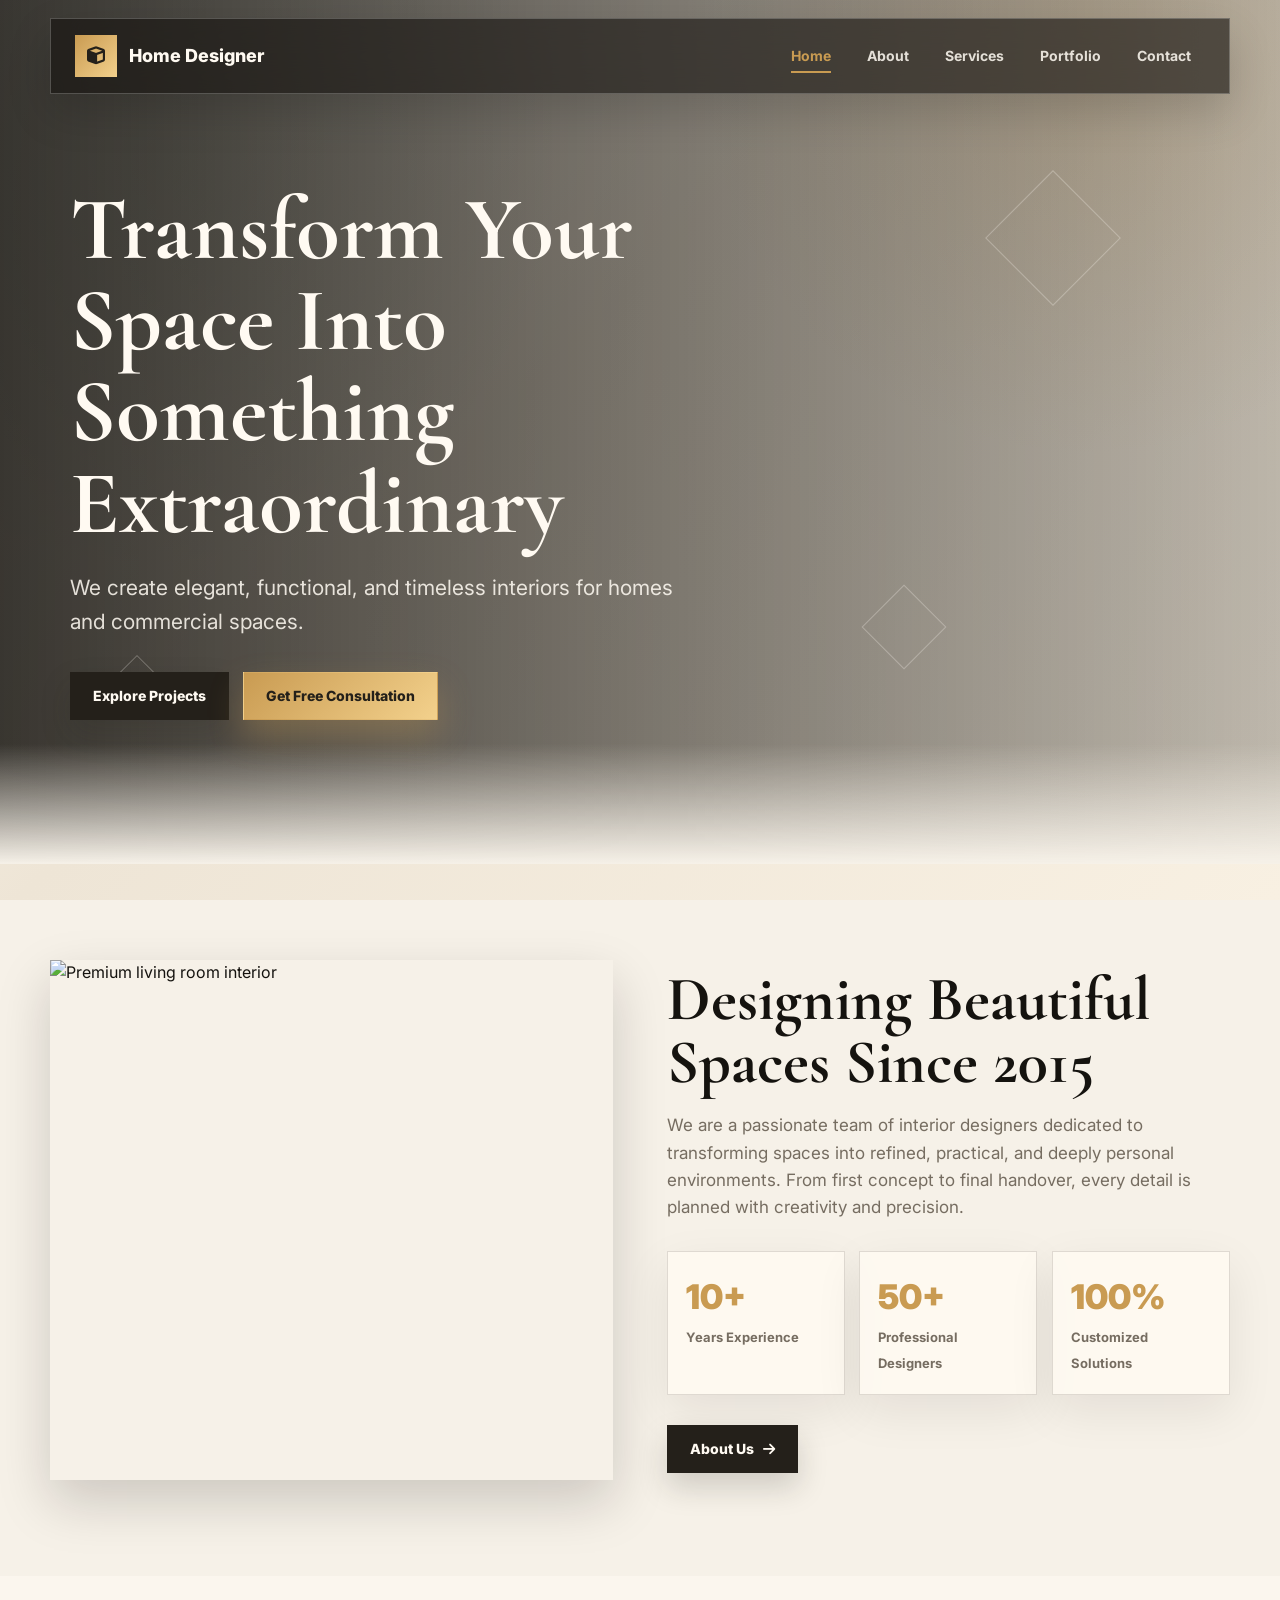
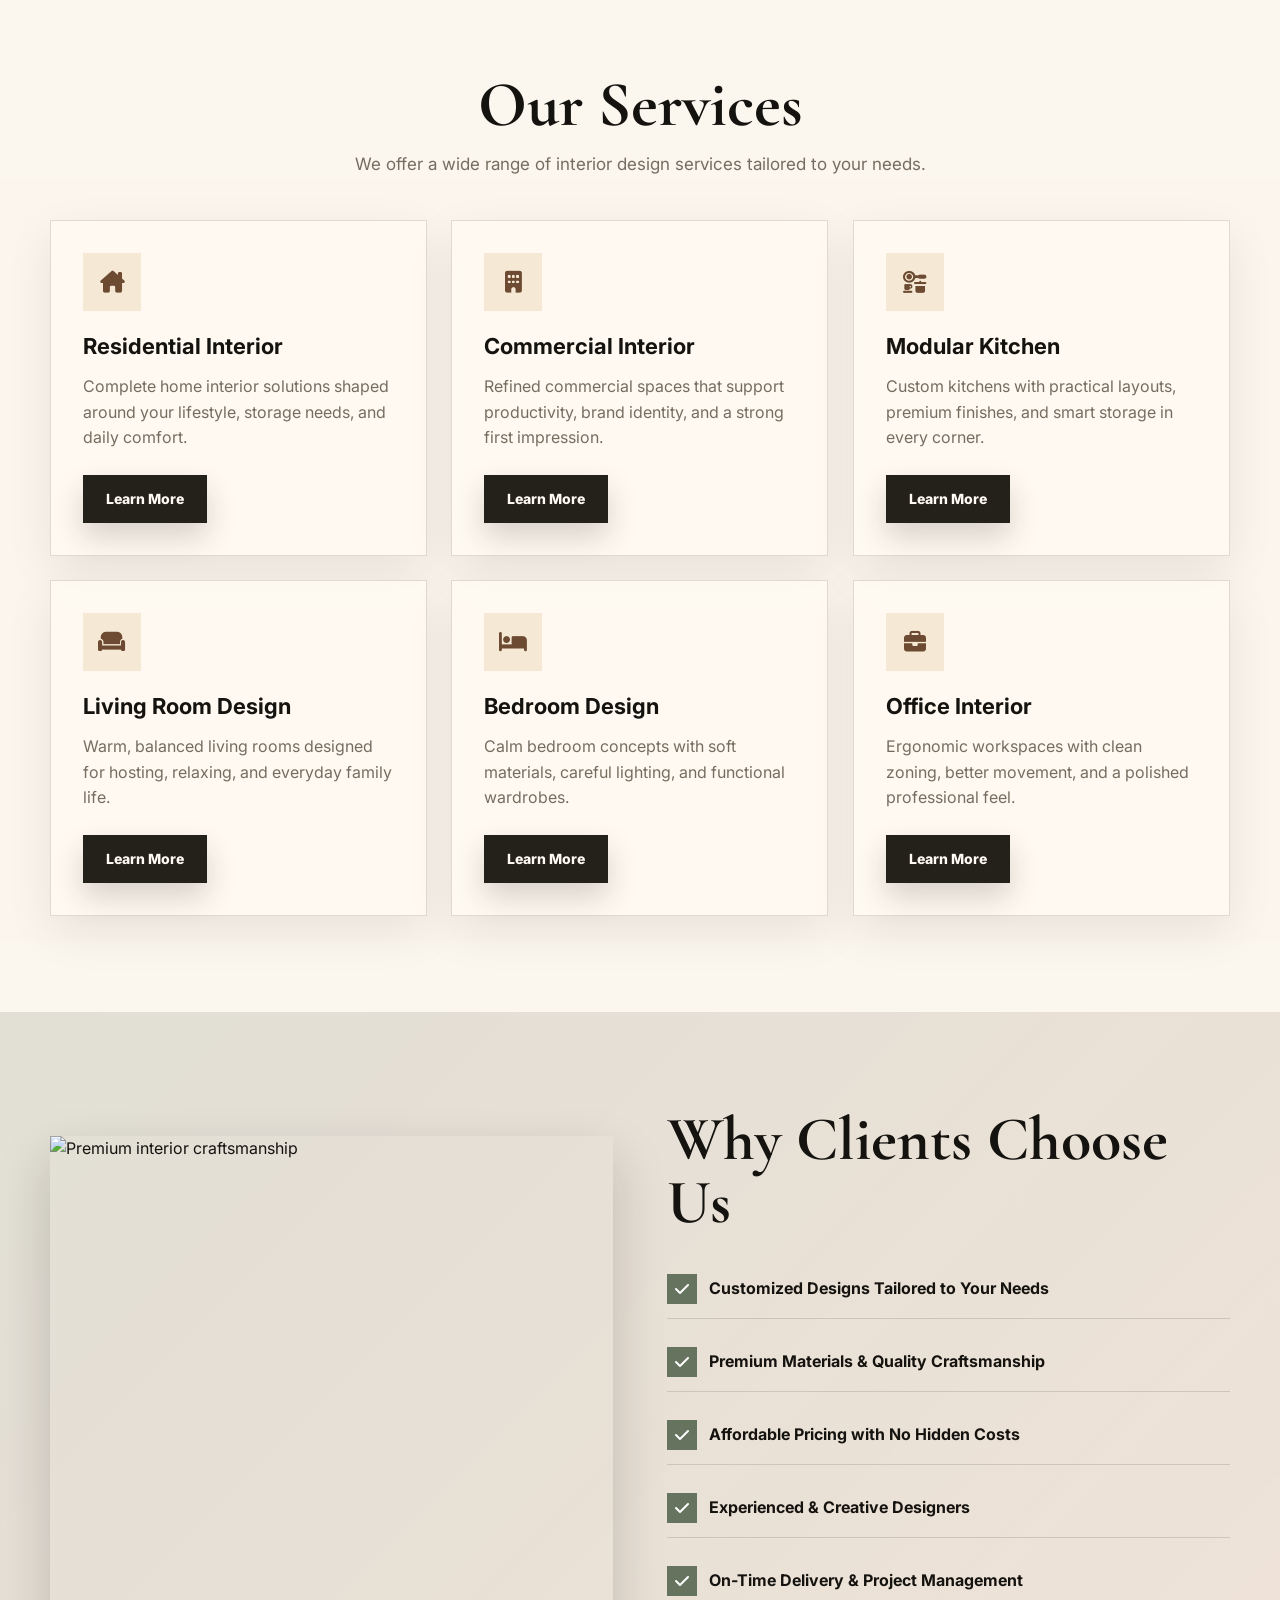
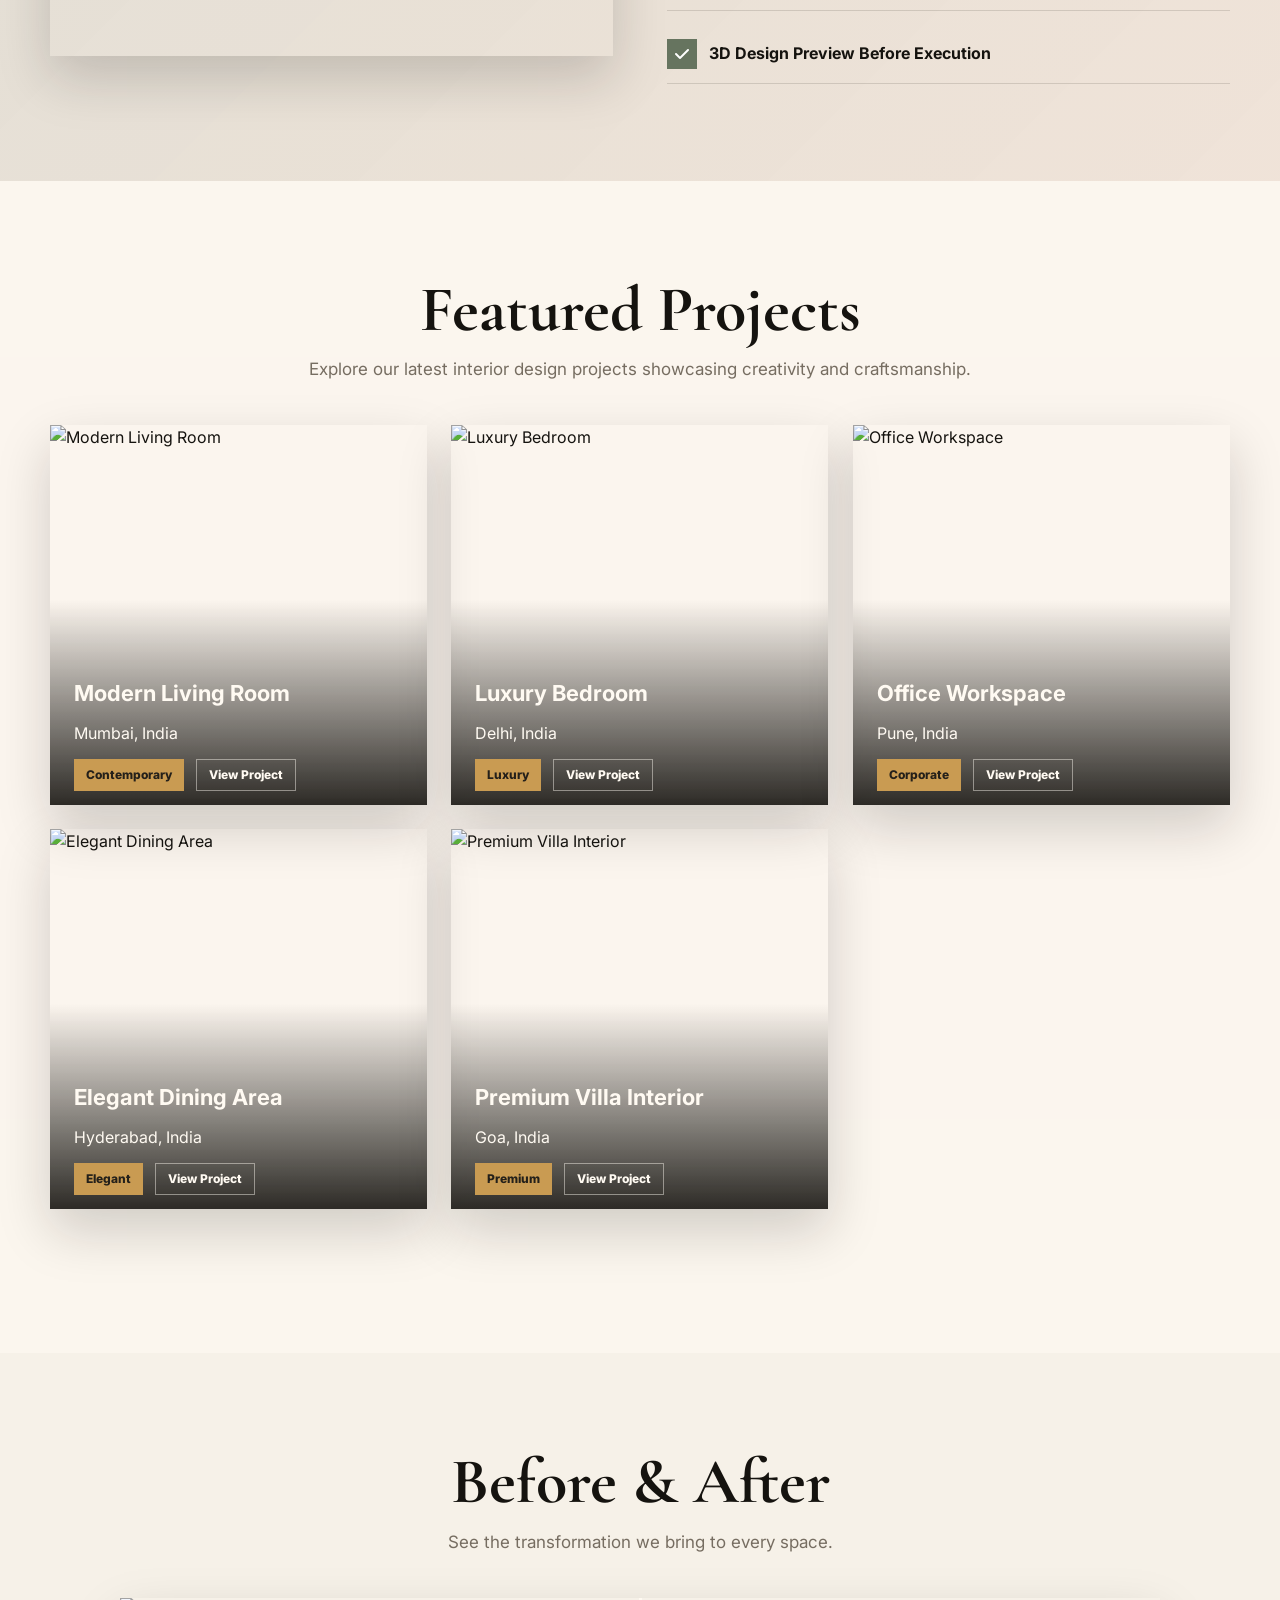
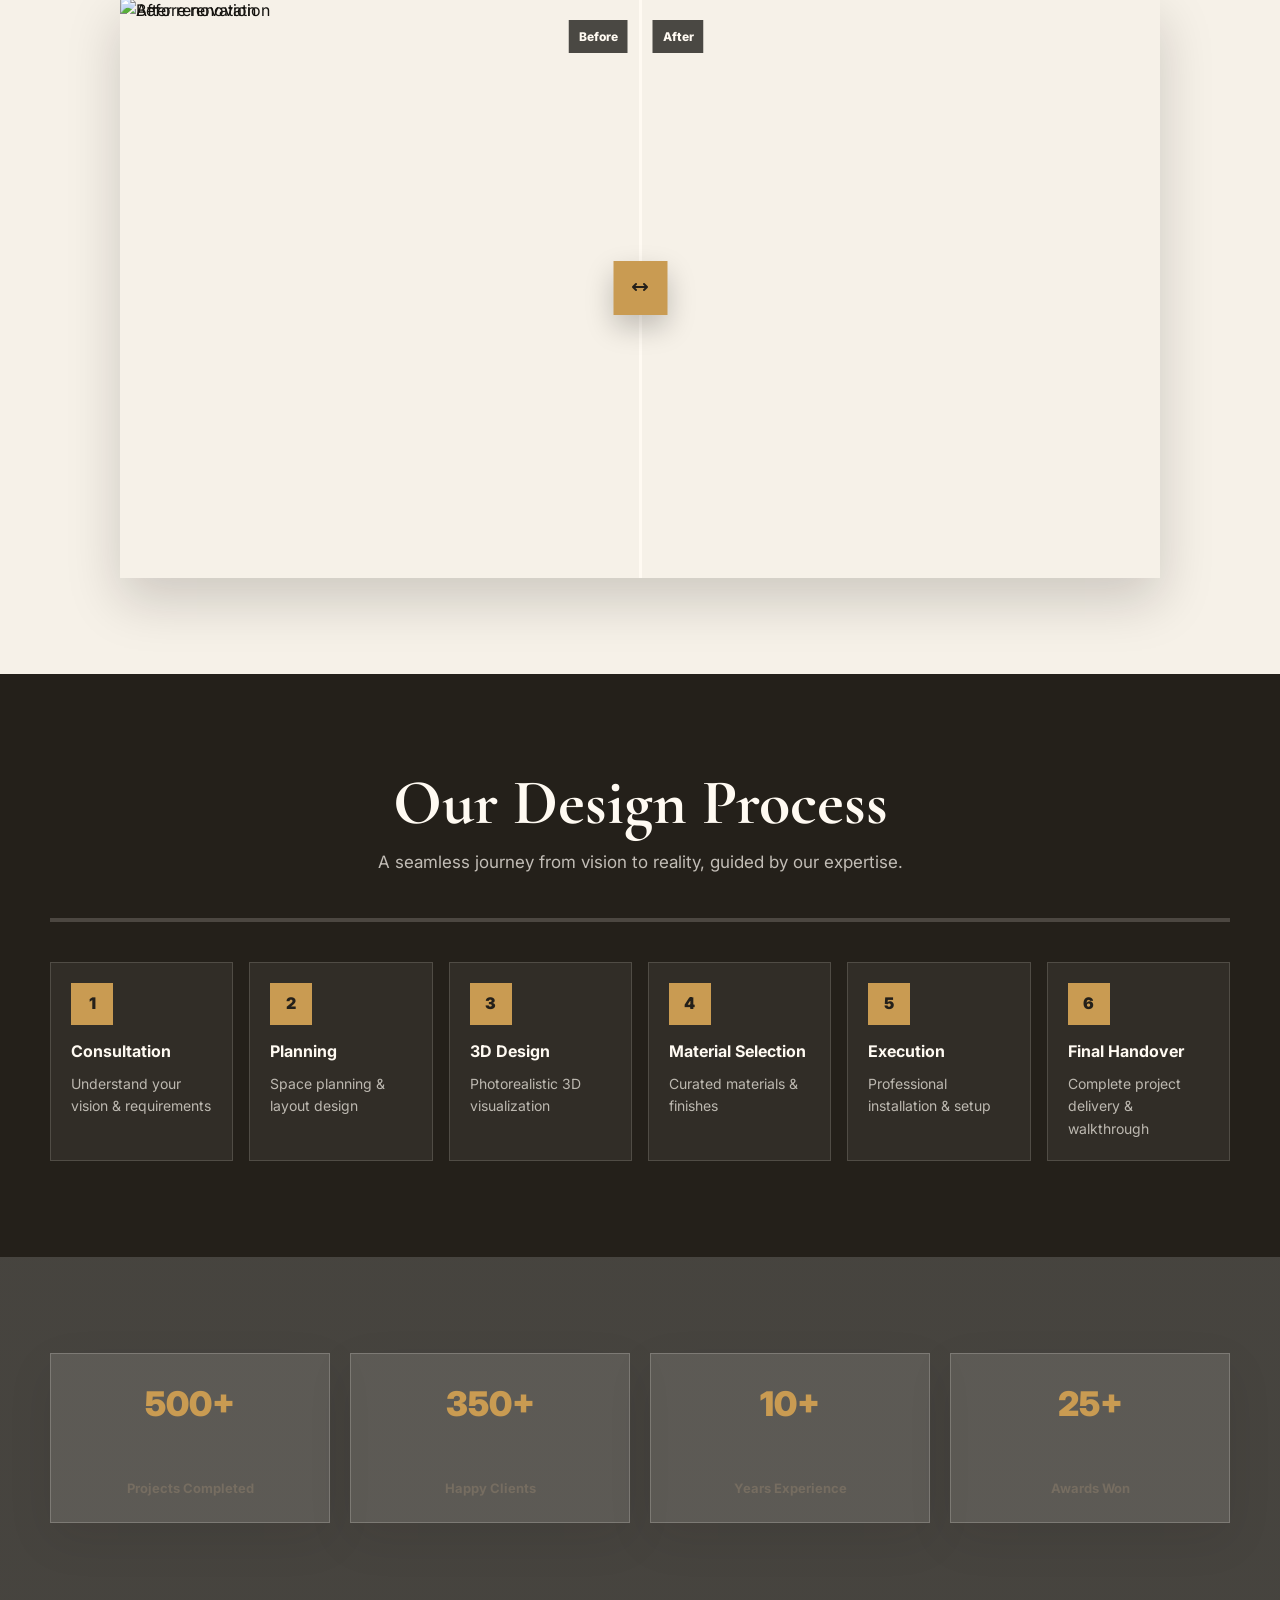
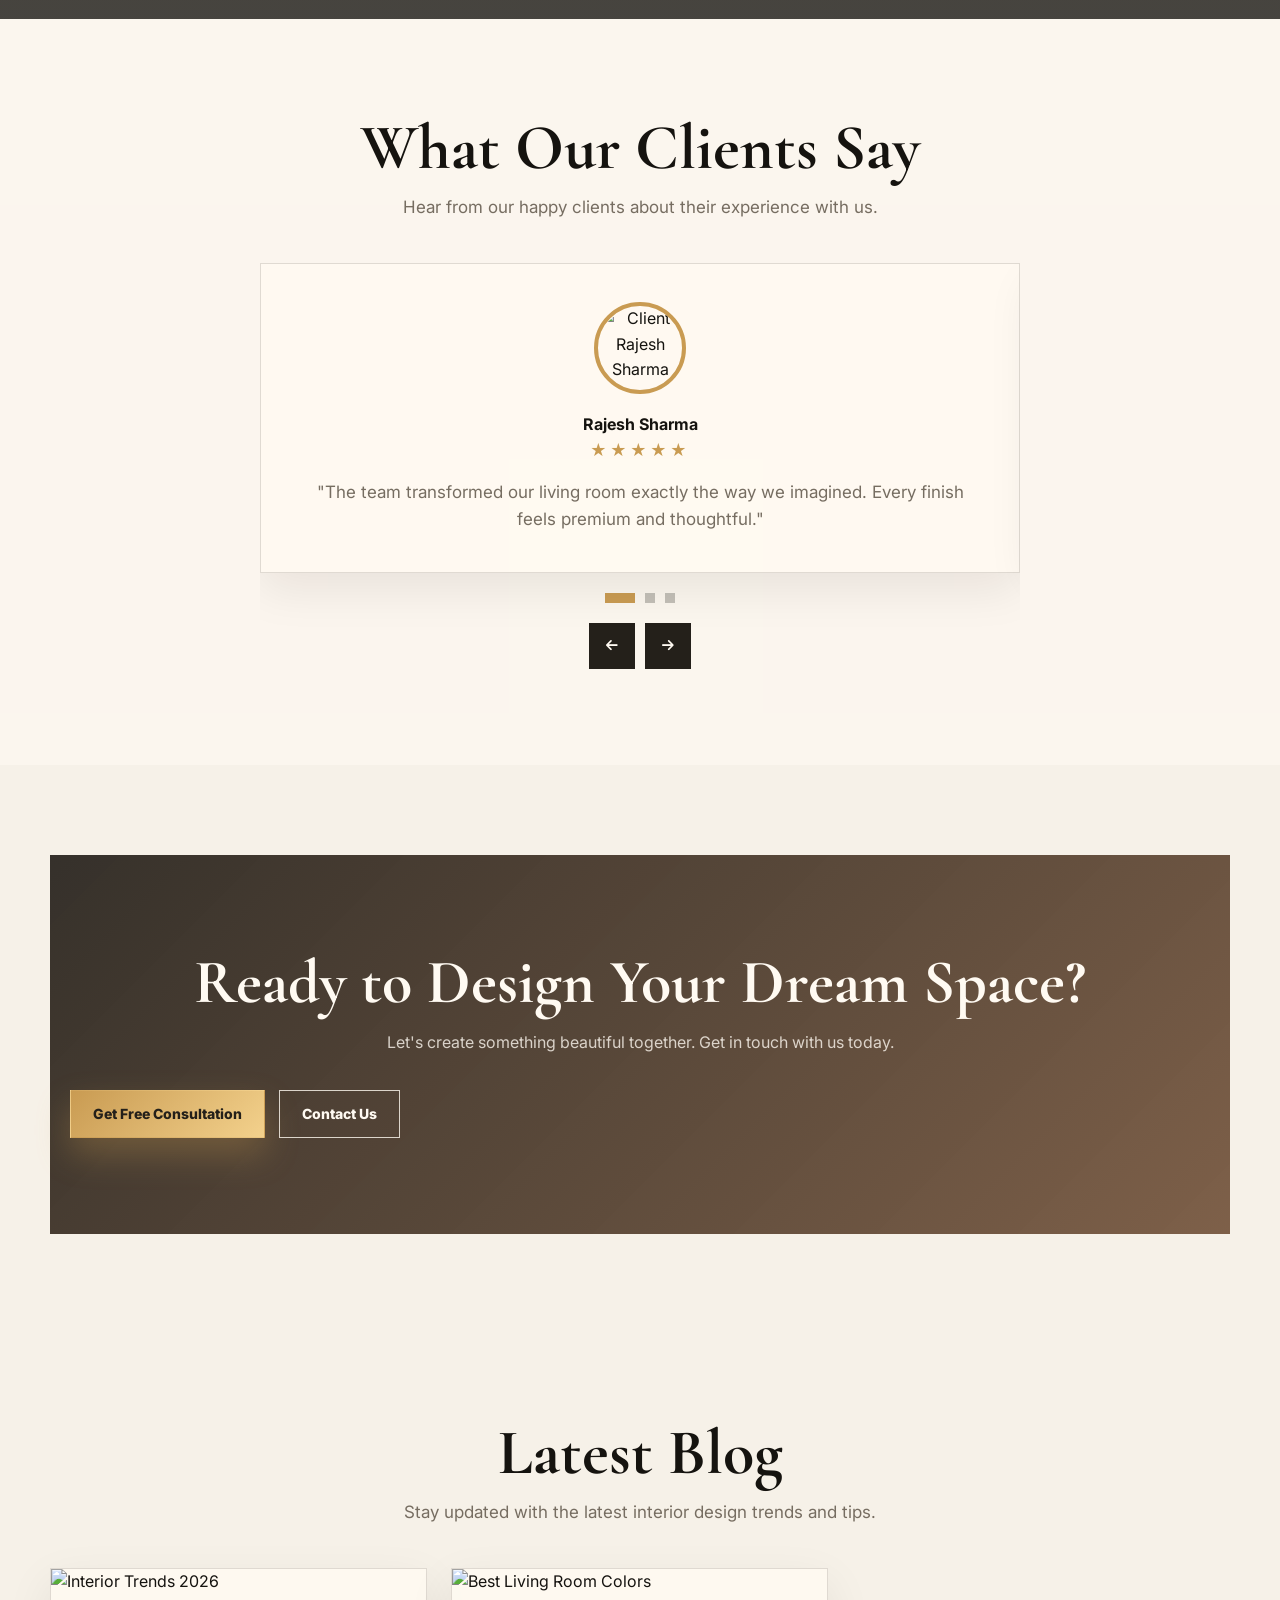
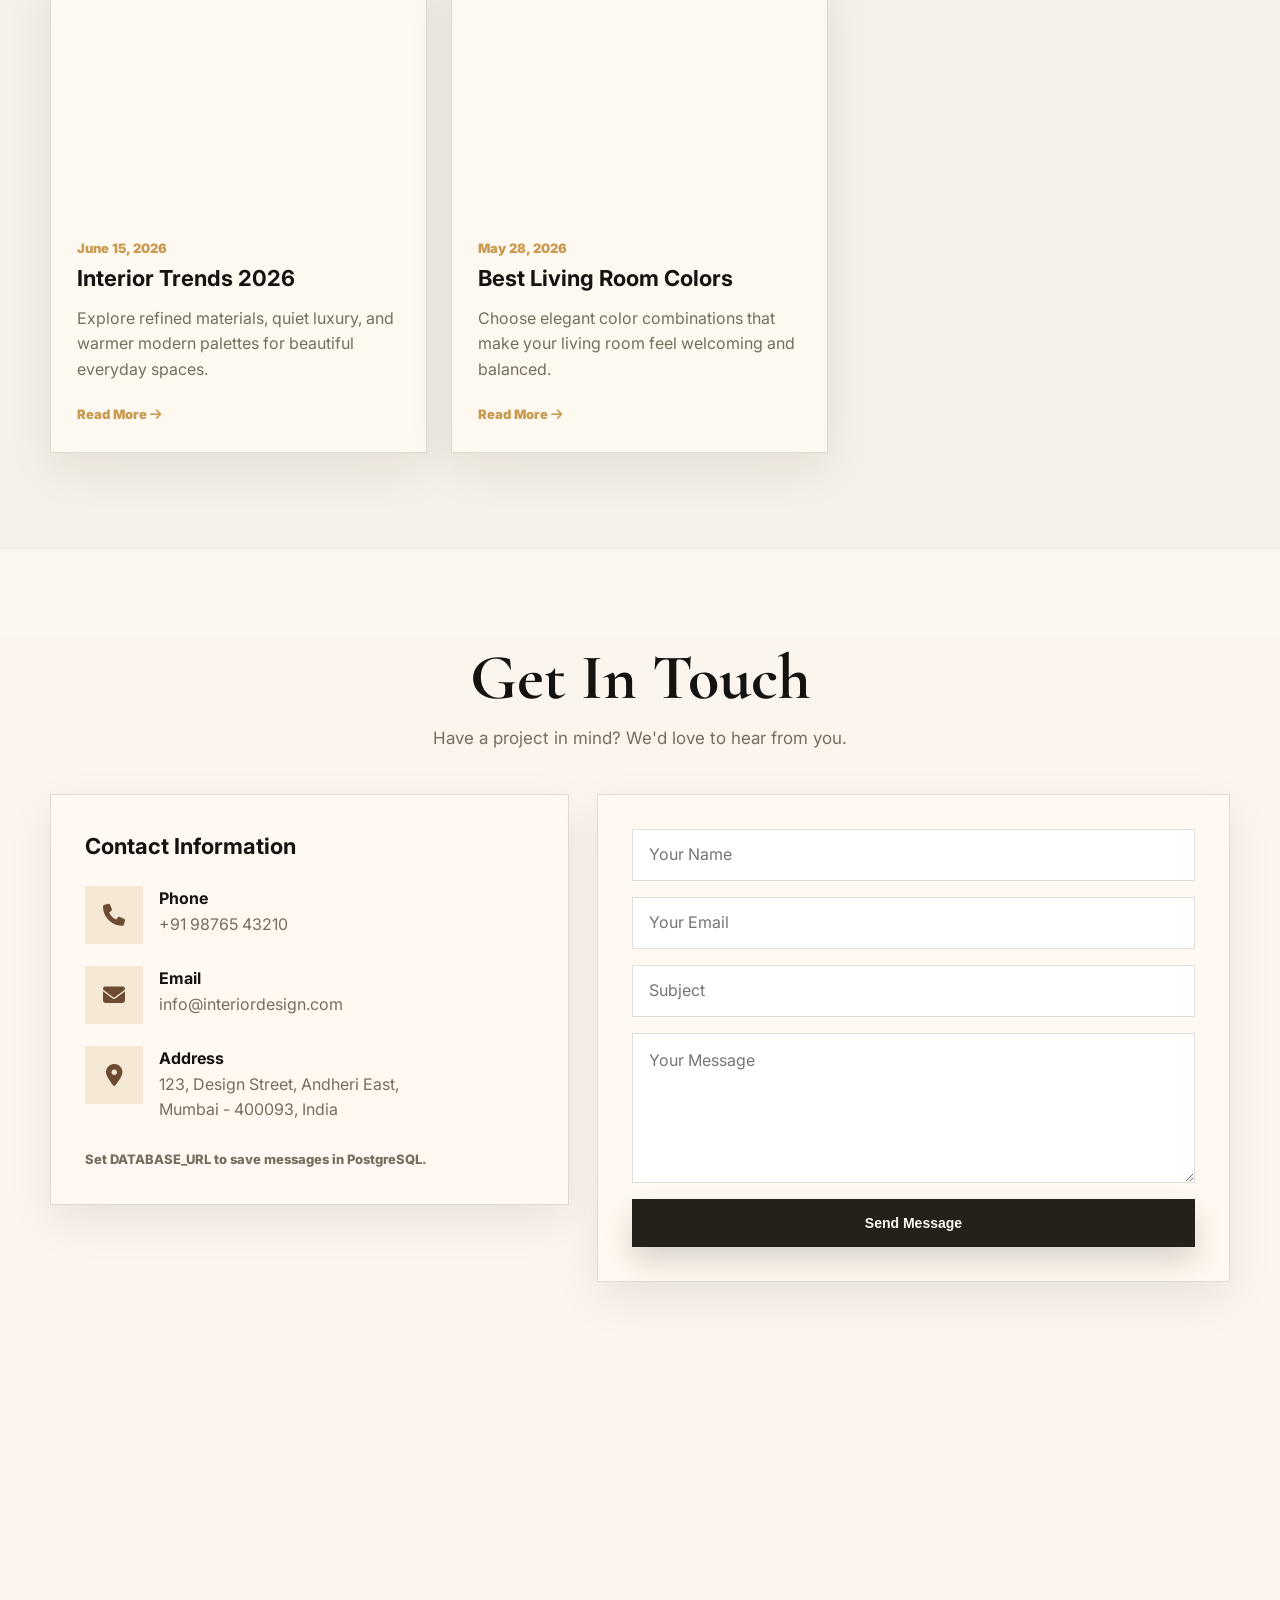
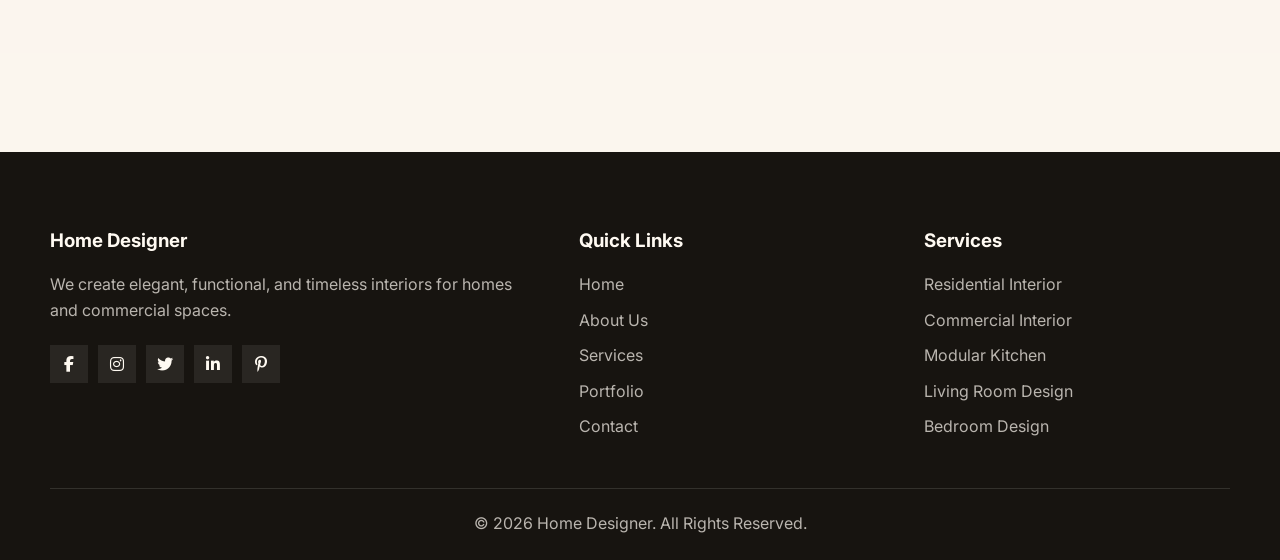
==== commit a269ff8a: "Save workspace changes" ====
--- a/index.html
+++ b/index.html
@@ -5,18 +5,6 @@
     <meta name="viewport" content="width=device-width, initial-scale=1.0">
     <title>Home Designer - Premium Interior Design Studio</title>
     <meta name="description" content="Premium interior design services for homes, offices, kitchens, bedrooms, and commercial spaces.">
-    <link rel="canonical" href="https://home-designer-website.netlify.app/">
-    <meta property="og:type" content="website">
-    <meta property="og:title" content="Home Designer - Premium Interior Design Studio">
-    <meta property="og:description" content="Premium interior design services for homes, offices, kitchens, bedrooms, and commercial spaces.">
-    <meta property="og:url" content="https://home-designer-website.netlify.app/">
-    <meta property="og:site_name" content="Home Designer">
-    <meta property="og:image" content="https://images.unsplash.com/photo-1600607687939-ce8a6c25118c?auto=format&fit=crop&w=1200&q=80">
-    <meta name="twitter:card" content="summary_large_image">
-    <meta name="twitter:title" content="Home Designer - Premium Interior Design Studio">
-    <meta name="twitter:description" content="Premium interior design services for homes, offices, kitchens, bedrooms, and commercial spaces.">
-    <meta name="twitter:image" content="https://images.unsplash.com/photo-1600607687939-ce8a6c25118c?auto=format&fit=crop&w=1200&q=80">
-    <meta name="theme-color" content="#c99b52">
     <link rel="preconnect" href="https://fonts.googleapis.com">
     <link rel="preconnect" href="https://fonts.gstatic.com" crossorigin>
     <link href="https://fonts.googleapis.com/css2?family=Cormorant+Garamond:wght@600;700&family=Inter:wght@400;500;600;700;800&display=swap" rel="stylesheet">
@@ -109,41 +97,41 @@
             <p class="section-subtitle animate-on-scroll">We offer a wide range of interior design services tailored to your needs.</p>
             <div class="services-grid animate-stagger">
                 <article class="service-card">
-                    <span class="icon"><i class="fa-solid fa-house-chimney"></i></span>
-                    <h3>Residential Interior</h3>
-                    <p>Complete home interior solutions shaped around your lifestyle, storage needs, and daily comfort.</p>
-                    <a href="#contact" class="btn btn-primary">Learn More</a>
-                </article>
-                <article class="service-card">
-                    <span class="icon"><i class="fa-solid fa-building"></i></span>
-                    <h3>Commercial Interior</h3>
-                    <p>Refined commercial spaces that support productivity, brand identity, and a strong first impression.</p>
-                    <a href="#contact" class="btn btn-primary">Learn More</a>
-                </article>
-                <article class="service-card">
-                    <span class="icon"><i class="fa-solid fa-kitchen-set"></i></span>
-                    <h3>Modular Kitchen</h3>
-                    <p>Custom kitchens with practical layouts, premium finishes, and smart storage in every corner.</p>
-                    <a href="#contact" class="btn btn-primary">Learn More</a>
-                </article>
-                <article class="service-card">
-                    <span class="icon"><i class="fa-solid fa-couch"></i></span>
-                    <h3>Living Room Design</h3>
-                    <p>Warm, balanced living rooms designed for hosting, relaxing, and everyday family life.</p>
-                    <a href="#contact" class="btn btn-primary">Learn More</a>
-                </article>
-                <article class="service-card">
-                    <span class="icon"><i class="fa-solid fa-bed"></i></span>
-                    <h3>Bedroom Design</h3>
-                    <p>Calm bedroom concepts with soft materials, careful lighting, and functional wardrobes.</p>
-                    <a href="#contact" class="btn btn-primary">Learn More</a>
-                </article>
-                <article class="service-card">
-                    <span class="icon"><i class="fa-solid fa-briefcase"></i></span>
-                    <h3>Office Interior</h3>
-                    <p>Ergonomic workspaces with clean zoning, better movement, and a polished professional feel.</p>
-                    <a href="#contact" class="btn btn-primary">Learn More</a>
-                </article>
+                        <span class="icon"><i class="fa-solid fa-house-chimney"></i></span>
+                        <h3>Residential Interior</h3>
+                        <p>Complete home interior solutions shaped around your lifestyle, storage needs, and daily comfort.</p>
+                        <a href="#contact" class="btn btn-primary">Learn More</a>
+                    </article>
+                    <article class="service-card">
+                        <span class="icon"><i class="fa-solid fa-building"></i></span>
+                        <h3>Commercial Interior</h3>
+                        <p>Refined commercial spaces that support productivity, brand identity, and a strong first impression.</p>
+                        <a href="#contact" class="btn btn-primary">Learn More</a>
+                    </article>
+                    <article class="service-card">
+                        <span class="icon"><i class="fa-solid fa-kitchen-set"></i></span>
+                        <h3>Modular Kitchen</h3>
+                        <p>Custom kitchens with practical layouts, premium finishes, and smart storage in every corner.</p>
+                        <a href="#contact" class="btn btn-primary">Learn More</a>
+                    </article>
+                    <article class="service-card">
+                        <span class="icon"><i class="fa-solid fa-couch"></i></span>
+                        <h3>Living Room Design</h3>
+                        <p>Warm, balanced living rooms designed for hosting, relaxing, and everyday family life.</p>
+                        <a href="#contact" class="btn btn-primary">Learn More</a>
+                    </article>
+                    <article class="service-card">
+                        <span class="icon"><i class="fa-solid fa-bed"></i></span>
+                        <h3>Bedroom Design</h3>
+                        <p>Calm bedroom concepts with soft materials, careful lighting, and functional wardrobes.</p>
+                        <a href="#contact" class="btn btn-primary">Learn More</a>
+                    </article>
+                    <article class="service-card">
+                        <span class="icon"><i class="fa-solid fa-briefcase"></i></span>
+                        <h3>Office Interior</h3>
+                        <p>Ergonomic workspaces with clean zoning, better movement, and a polished professional feel.</p>
+                        <a href="#contact" class="btn btn-primary">Learn More</a>
+                    </article>
             </div>
         </section>
 
@@ -158,114 +146,196 @@
                         <li><span class="check"><i class="fa-solid fa-check"></i></span> Customized Designs Tailored to Your Needs</li>
                         <li><span class="check"><i class="fa-solid fa-check"></i></span> Premium Materials & Quality Craftsmanship</li>
                         <li><span class="check"><i class="fa-solid fa-check"></i></span> Affordable Pricing with No Hidden Costs</li>
+                        <li><span class="check"><i class="fa-solid fa-check"></i></span> Experienced & Creative Designers</li>
+                        <li><span class="check"><i class="fa-solid fa-check"></i></span> On-Time Delivery & Project Management</li>
+                        <li><span class="check"><i class="fa-solid fa-check"></i></span> 3D Design Preview Before Execution</li>
                     </ul>
                 </div>
             </div>
         </section>
 
-        <section class="portfolio" id="portfolio">
-            <div class="section-heading animate-on-scroll">
-                <h2 class="section-title">Recent Projects</h2>
-                <p class="section-subtitle">A selection of our latest interiors across residential and commercial spaces.</p>
-            </div>
-            <div class="portfolio-grid animate-stagger">
+        <section class="projects" id="portfolio">
+            <h2 class="section-title animate-on-scroll">Featured Projects</h2>
+            <p class="section-subtitle animate-on-scroll">Explore our latest interior design projects showcasing creativity and craftsmanship.</p>
+            <div class="projects-grid animate-stagger">
                 <article class="project-card">
-                    <img src="https://images.unsplash.com/photo-1600210492493-0946911123ea?auto=format&fit=crop&w=1200&q=80" alt="Modern Living Room" loading="lazy">
-                    <div class="project-info">
-                        <span class="project-tag">Contemporary</span>
-                        <h3>Modern Living Room</h3>
-                        <p>Mumbai, India</p>
-                    </div>
-                </article>
-                <article class="project-card">
-                    <img src="https://images.unsplash.com/photo-1616594039964-ae9021a400a0?auto=format&fit=crop&w=1200&q=80" alt="Luxury Bedroom" loading="lazy">
-                    <div class="project-info">
-                        <span class="project-tag">Luxury</span>
-                        <h3>Luxury Bedroom</h3>
-                        <p>Delhi, India</p>
-                    </div>
-                </article>
-                <!-- Modular Kitchen removed -->
-                <article class="project-card">
-                    <img src="https://images.unsplash.com/photo-1497366754035-f200968a6e72?auto=format&fit=crop&w=1200&q=80" alt="Office Workspace" loading="lazy">
-                    <div class="project-info">
-                        <span class="project-tag">Corporate</span>
-                        <h3>Office Workspace</h3>
-                        <p>Pune, India</p>
-                    </div>
-                </article>
-                <article class="project-card">
-                    <img src="https://images.unsplash.com/photo-1617806118233-18e1de247200?auto=format&fit=crop&w=1200&q=80" alt="Elegant Dining Area" loading="lazy">
-                    <div class="project-info">
-                        <span class="project-tag">Elegant</span>
-                        <h3>Elegant Dining Area</h3>
-                        <p>Hyderabad, India</p>
-                    </div>
-                </article>
-                <article class="project-card">
-                    <img src="https://images.unsplash.com/photo-1600566753190-17f0baa2a6c3?auto=format&fit=crop&w=1200&q=80" alt="Premium Villa Interior" loading="lazy">
-                    <div class="project-info">
-                        <span class="project-tag">Premium</span>
-                        <h3>Premium Villa Interior</h3>
-                        <p>Goa, India</p>
-                    </div>
-                </article>
-            </div>
-            <div class="portfolio-actions animate-on-scroll">
-                <a href="#contact" class="btn btn-primary">View All Projects</a>
-            </div>
-        </section>
-
-        <section class="testimonials">
-            <div class="section-heading animate-on-scroll">
-                <h2 class="section-title">What Our Clients Say</h2>
-                <p class="section-subtitle">Real feedback from projects that delivered beautiful, functional spaces.</p>
-            </div>
-            <div class="testimonial-grid animate-stagger">
-                <article class="testimonial-card">
-                    <img src="https://images.unsplash.com/photo-1600210492493-0946911123ea?auto=format&fit=crop&w=1200&q=80" alt="Rajesh Sharma" loading="lazy">
-                    <h3>Rajesh Sharma</h3>
-                    <p>The team transformed our living room exactly the way we imagined. Every finish feels premium and thoughtful.</p>
-                </article>
-                <article class="testimonial-card">
-                    <img src="https://images.unsplash.com/photo-1497366754035-f200968a6e72?auto=format&fit=crop&w=1200&q=80" alt="Priya Patel" loading="lazy">
-                    <h3>Priya Patel</h3>
-                    <p>Professional, creative, and detail-oriented. Our office now feels sharp, open, and aligned with our brand.</p>
-                </article>
-                <article class="testimonial-card">
-                    <!-- Amit Verma (kitchen testimonial) removed -->
-                </article>
-                <article class="testimonial-card">
-                    <img src="https://images.unsplash.com/photo-1616594039964-ae9021a400a0?auto=format&fit=crop&w=1200&q=80" alt="Sunita Reddy" loading="lazy">
-                    <h3>Sunita Reddy</h3>
-                    <p>Our bedroom finally feels restful and elegant. The material selection was excellent.</p>
-                </article>
-            </div>
-        </section>
-
-        <section class="blog-posts">
-            <div class="section-heading animate-on-scroll">
-                <h2 class="section-title">Latest Insights</h2>
-                <p class="section-subtitle">Design inspiration, trends, and quick tips for living beautifully.</p>
-            </div>
+                        <img src="https://images.unsplash.com/photo-1600210492493-0946911123ea?auto=format&fit=crop&w=1200&q=80" alt="Modern Living Room" loading="lazy">
+                        <div class="project-overlay">
+                            <h3>Modern Living Room</h3>
+                            <p>Mumbai, India</p>
+                            <span class="style-tag">Contemporary</span>
+                            <span class="view-btn">View Project</span>
+                        </div>
+                    </article>
+                    <article class="project-card">
+                        <img src="https://images.unsplash.com/photo-1616594039964-ae9021a400a0?auto=format&fit=crop&w=1200&q=80" alt="Luxury Bedroom" loading="lazy">
+                        <div class="project-overlay">
+                            <h3>Luxury Bedroom</h3>
+                            <p>Delhi, India</p>
+                            <span class="style-tag">Luxury</span>
+                            <span class="view-btn">View Project</span>
+                        </div>
+                    </article>
+                    <article class="project-card">
+                        <img src="https://images.unsplash.com/photo-1497366754035-f200968a6e72?auto=format&fit=crop&w=1200&q=80" alt="Office Workspace" loading="lazy">
+                        <div class="project-overlay">
+                            <h3>Office Workspace</h3>
+                            <p>Pune, India</p>
+                            <span class="style-tag">Corporate</span>
+                            <span class="view-btn">View Project</span>
+                        </div>
+                    </article>
+                    <article class="project-card">
+                        <img src="https://images.unsplash.com/photo-1617806118233-18e1de247200?auto=format&fit=crop&w=1200&q=80" alt="Elegant Dining Area" loading="lazy">
+                        <div class="project-overlay">
+                            <h3>Elegant Dining Area</h3>
+                            <p>Hyderabad, India</p>
+                            <span class="style-tag">Elegant</span>
+                            <span class="view-btn">View Project</span>
+                        </div>
+                    </article>
+                    <article class="project-card">
+                        <img src="https://images.unsplash.com/photo-1600566753190-17f0baa2a6c3?auto=format&fit=crop&w=1200&q=80" alt="Premium Villa Interior" loading="lazy">
+                        <div class="project-overlay">
+                            <h3>Premium Villa Interior</h3>
+                            <p>Goa, India</p>
+                            <span class="style-tag">Premium</span>
+                            <span class="view-btn">View Project</span>
+                        </div>
+                    </article>
+            </div>
+            <a href="#contact" class="btn btn-primary animate-on-scroll">View All Projects</a>
+        </section>
+
+        <section class="before-after-section">
+            <h2 class="section-title animate-on-scroll">Before & After</h2>
+            <p class="section-subtitle animate-on-scroll">See the transformation we bring to every space.</p>
+            <div class="before-after-container animate-scale" id="beforeAfterSlider">
+                <div class="before-after-wrapper">
+                    <img src="https://images.unsplash.com/photo-1595526114035-0d45ed16cfbf?auto=format&fit=crop&w=1400&q=80" alt="Before renovation" class="before-image" loading="lazy">
+                    <img src="https://images.unsplash.com/photo-1600607687920-4e2a09cf159d?auto=format&fit=crop&w=1400&q=80" alt="After renovation" class="after-image" id="afterImage" loading="lazy">
+                    <div class="slider-handle" id="sliderHandle">
+                        <span class="slider-label before">Before</span>
+                        <span class="slider-label after">After</span>
+                    </div>
+                </div>
+            </div>
+        </section>
+
+        <section class="design-process">
+            <h2 class="section-title animate-on-scroll">Our Design Process</h2>
+            <p class="section-subtitle animate-on-scroll">A seamless journey from vision to reality, guided by our expertise.</p>
+            <div class="timeline" id="timeline">
+                <div class="timeline-progress"><div class="timeline-progress-fill" id="timelineFill"></div></div>
+                <article class="timeline-step">
+                        <div class="step-number">1</div>
+                        <h4>Consultation</h4>
+                        <p>Understand your vision & requirements</p>
+                    </article>
+                    <article class="timeline-step">
+                        <div class="step-number">2</div>
+                        <h4>Planning</h4>
+                        <p>Space planning & layout design</p>
+                    </article>
+                    <article class="timeline-step">
+                        <div class="step-number">3</div>
+                        <h4>3D Design</h4>
+                        <p>Photorealistic 3D visualization</p>
+                    </article>
+                    <article class="timeline-step">
+                        <div class="step-number">4</div>
+                        <h4>Material Selection</h4>
+                        <p>Curated materials & finishes</p>
+                    </article>
+                    <article class="timeline-step">
+                        <div class="step-number">5</div>
+                        <h4>Execution</h4>
+                        <p>Professional installation & setup</p>
+                    </article>
+                    <article class="timeline-step">
+                        <div class="step-number">6</div>
+                        <h4>Final Handover</h4>
+                        <p>Complete project delivery & walkthrough</p>
+                    </article>
+            </div>
+        </section>
+
+        <section class="stats" id="stats">
+            <div class="stats-grid">
+                <div class="stat-card animate-on-scroll"><span class="number" data-target="500">0</span><span class="label">Projects Completed</span></div>
+                <div class="stat-card animate-on-scroll"><span class="number" data-target="350">0</span><span class="label">Happy Clients</span></div>
+                <div class="stat-card animate-on-scroll"><span class="number" data-target="10">0</span><span class="label">Years Experience</span></div>
+                <div class="stat-card animate-on-scroll"><span class="number" data-target="25">0</span><span class="label">Awards Won</span></div>
+            </div>
+        </section>
+
+        <section class="testimonials" id="testimonials">
+            <h2 class="section-title animate-on-scroll">What Our Clients Say</h2>
+            <p class="section-subtitle animate-on-scroll">Hear from our happy clients about their experience with us.</p>
+            <div class="testimonials-slider" id="testimonialSlider">
+                <div class="testimonials-track" id="testimonialTrack">
+                    <article class="testimonial-card active">
+                            <img src="https://images.unsplash.com/photo-1600210492493-0946911123ea?auto=format&fit=crop&w=1200&q=80" alt="Client Rajesh Sharma" class="client-img" loading="lazy">
+                            <h4>Rajesh Sharma</h4>
+                            <div class="stars">★★★★★</div>
+                            <p class="feedback">"The team transformed our living room exactly the way we imagined. Every finish feels premium and thoughtful."</p>
+                        </article>
+                        <article class="testimonial-card">
+                            <img src="https://images.unsplash.com/photo-1497366754035-f200968a6e72?auto=format&fit=crop&w=1200&q=80" alt="Client Priya Patel" class="client-img" loading="lazy">
+                            <h4>Priya Patel</h4>
+                            <div class="stars">★★★★★</div>
+                            <p class="feedback">"Professional, creative, and detail-oriented. Our office now feels sharp, open, and aligned with our brand."</p>
+                        </article>
+                        <article class="testimonial-card">
+                            <img src="https://images.unsplash.com/photo-1616594039964-ae9021a400a0?auto=format&fit=crop&w=1200&q=80" alt="Client Sunita Reddy" class="client-img" loading="lazy">
+                            <h4>Sunita Reddy</h4>
+                            <div class="stars">★★★★★</div>
+                            <p class="feedback">"Our bedroom finally feels restful and elegant. The material selection was excellent."</p>
+                        </article>
+                </div>
+                <div class="testimonial-dots" id="testimonialDots">
+                    <button class="testimonial-dot active" data-index="0" aria-label="Go to testimonial 1"></button>
+                    <button class="testimonial-dot" data-index="1" aria-label="Go to testimonial 2"></button>
+                    <button class="testimonial-dot" data-index="2" aria-label="Go to testimonial 3"></button>
+                </div>
+                <div class="testimonial-controls">
+                    <button id="prevTestimonial" aria-label="Previous testimonial"><i class="fa-solid fa-arrow-left"></i></button>
+                    <button id="nextTestimonial" aria-label="Next testimonial"><i class="fa-solid fa-arrow-right"></i></button>
+                </div>
+            </div>
+        </section>
+
+        <section class="cta-section animate-on-scroll">
+            <h2>Ready to Design Your Dream Space?</h2>
+            <p>Let's create something beautiful together. Get in touch with us today.</p>
+            <div class="cta-buttons">
+                <a href="#contact" class="btn btn-gold">Get Free Consultation</a>
+                <a href="#contact" class="btn btn-secondary">Contact Us</a>
+            </div>
+        </section>
+
+        <section class="blog">
+            <h2 class="section-title animate-on-scroll">Latest Blog</h2>
+            <p class="section-subtitle animate-on-scroll">Stay updated with the latest interior design trends and tips.</p>
             <div class="blog-grid animate-stagger">
                 <article class="blog-card">
-                    <img src="https://images.unsplash.com/photo-1617806118233-18e1de247200?auto=format&fit=crop&w=1200&q=80" alt="Interior Trends 2026" loading="lazy">
-                    <div class="blog-content">
-                        <span class="blog-date">June 15, 2026</span>
-                        <h3>Interior Trends 2026</h3>
-                        <p>Explore refined materials, quiet luxury, and warmer modern palettes for beautiful everyday spaces.</p>
-                    </div>
-                </article>
-                <article class="blog-card">
-                    <img src="https://images.unsplash.com/photo-1600210492493-0946911123ea?auto=format&fit=crop&w=1200&q=80" alt="Best Living Room Colors" loading="lazy">
-                    <div class="blog-content">
-                        <span class="blog-date">May 28, 2026</span>
-                        <h3>Best Living Room Colors</h3>
-                        <p>Choose elegant color combinations that make your living room feel welcoming and balanced.</p>
-                    </div>
-                </article>
-                <!-- Small Space Decoration Tips (kitchen-related) removed -->
+                        <img src="https://images.unsplash.com/photo-1617806118233-18e1de247200?auto=format&fit=crop&w=1200&q=80" alt="Interior Trends 2026" loading="lazy">
+                        <div class="blog-content">
+                            <span class="date">June 15, 2026</span>
+                            <h3>Interior Trends 2026</h3>
+                            <p>Explore refined materials, quiet luxury, and warmer modern palettes for beautiful everyday spaces.</p>
+                            <a href="#contact" class="read-more">Read More <i class="fa-solid fa-arrow-right"></i></a>
+                        </div>
+                    </article>
+                    <article class="blog-card">
+                        <img src="https://images.unsplash.com/photo-1600210492493-0946911123ea?auto=format&fit=crop&w=1200&q=80" alt="Best Living Room Colors" loading="lazy">
+                        <div class="blog-content">
+                            <span class="date">May 28, 2026</span>
+                            <h3>Best Living Room Colors</h3>
+                            <p>Choose elegant color combinations that make your living room feel welcoming and balanced.</p>
+                            <a href="#contact" class="read-more">Read More <i class="fa-solid fa-arrow-right"></i></a>
+                        </div>
+                    </article>
             </div>
         </section>
 
@@ -287,12 +357,10 @@
                         <div class="icon"><i class="fa-solid fa-location-dot"></i></div>
                         <div><h4>Address</h4><p>123, Design Street, Andheri East,<br>Mumbai - 400093, India</p></div>
                     </div>
-                    <p class="db-note">This static version uses Netlify Forms to capture messages. No PostgreSQL backend is required.</p>
-                </div>
-                <form class="contact-form" id="contactForm" name="contact" method="POST" action="/success" data-netlify="true" netlify-honeypot="bot-field">
-                    <input type="hidden" name="form-name" value="contact">
-                    <p class="hidden"><label>Don’t fill this out if you’re human: <input name="bot-field"></label></p>
-                    <input type="text" name="name" placeholder="Your Name" required>
+                    <p class="db-note">Set DATABASE_URL to save messages in PostgreSQL.</p>
+                </div>
+                <form class="contact-form" id="contactForm" method="post" action="#contact">
+                                        <input type="text" name="name" placeholder="Your Name" required>
                     <input type="email" name="email" placeholder="Your Email" required>
                     <input type="text" name="subject" placeholder="Subject">
                     <textarea name="message" placeholder="Your Message" required></textarea>
@@ -334,10 +402,10 @@
                 <h3>Services</h3>
                 <ul>
                     <li><a href="#services">Residential Interior</a></li>
-                    <li><a href="#services">Commercial Interior</a></li>
-                    <li><a href="#services">Modular Kitchen</a></li>
-                    <li><a href="#services">Living Room Design</a></li>
-                    <li><a href="#services">Bedroom Design</a></li>
+                        <li><a href="#services">Commercial Interior</a></li>
+                        <li><a href="#services">Modular Kitchen</a></li>
+                        <li><a href="#services">Living Room Design</a></li>
+                        <li><a href="#services">Bedroom Design</a></li>
                 </ul>
             </div>
         </div>
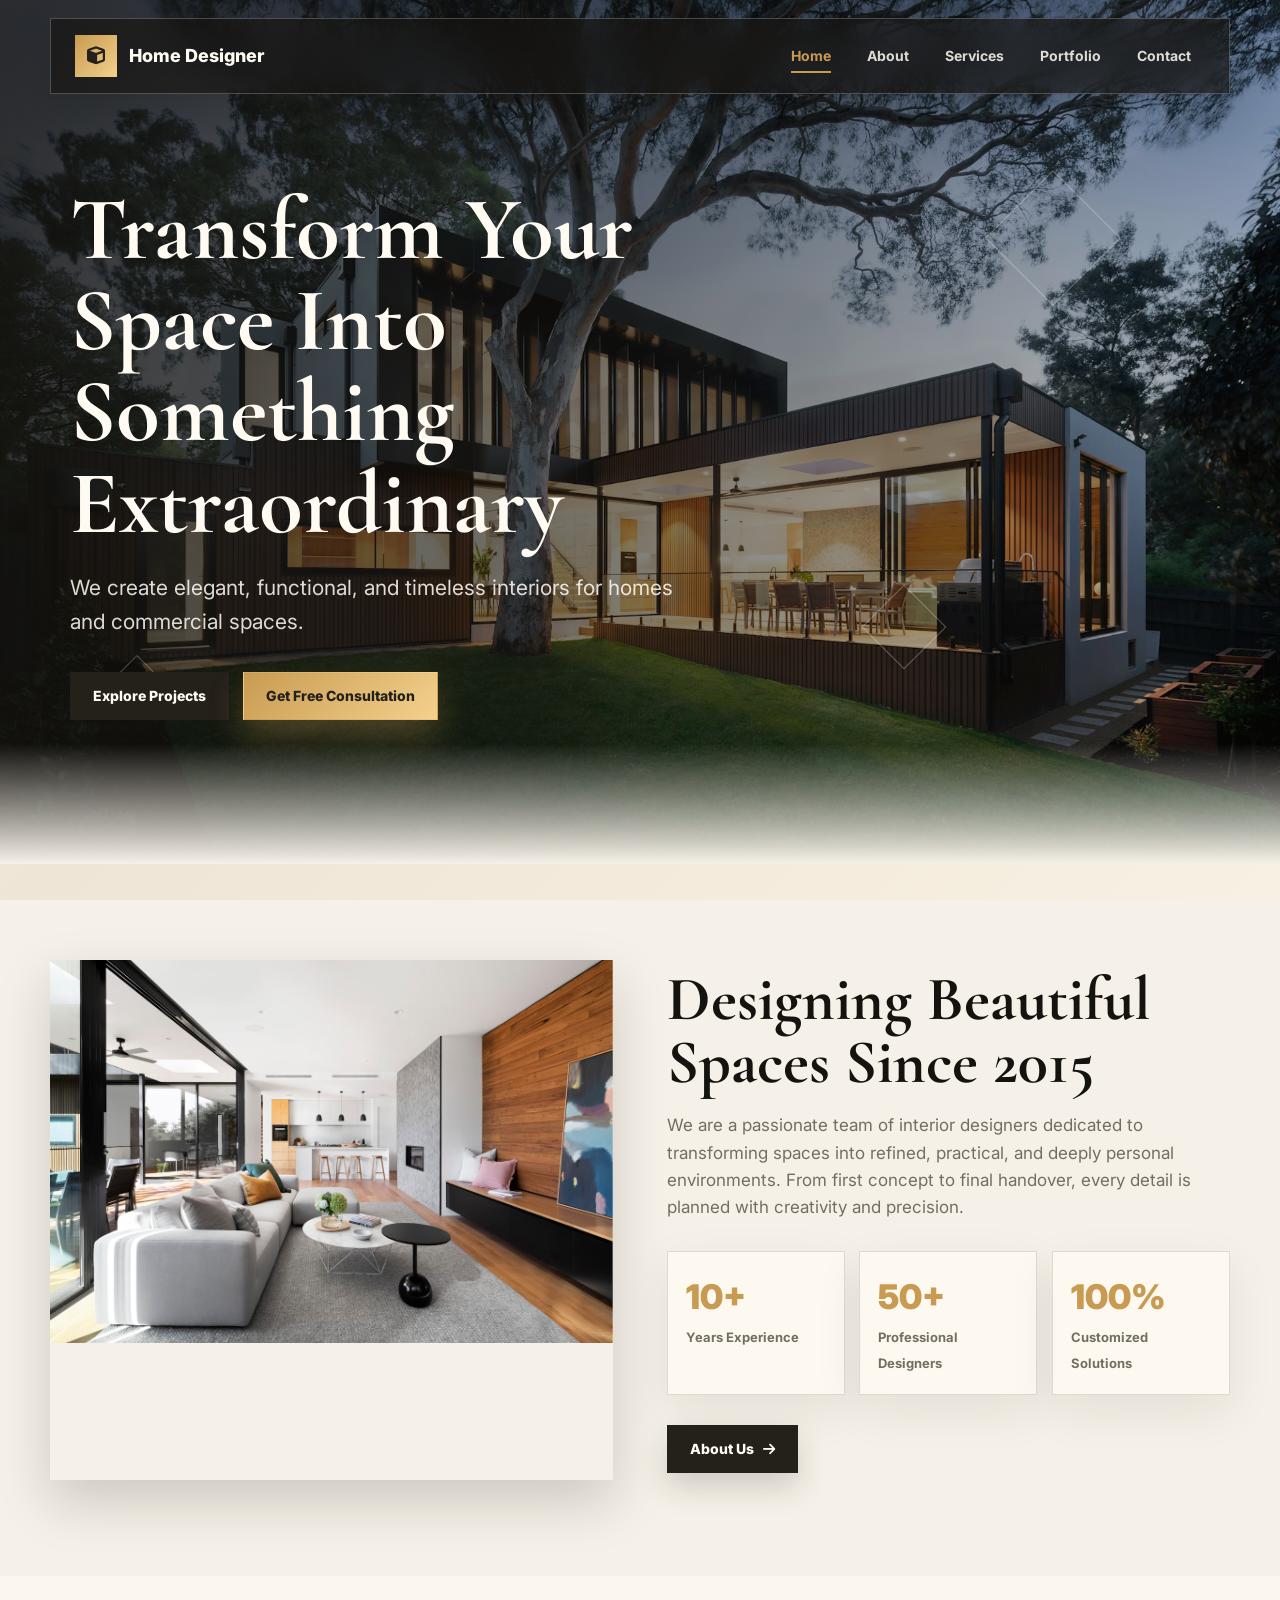
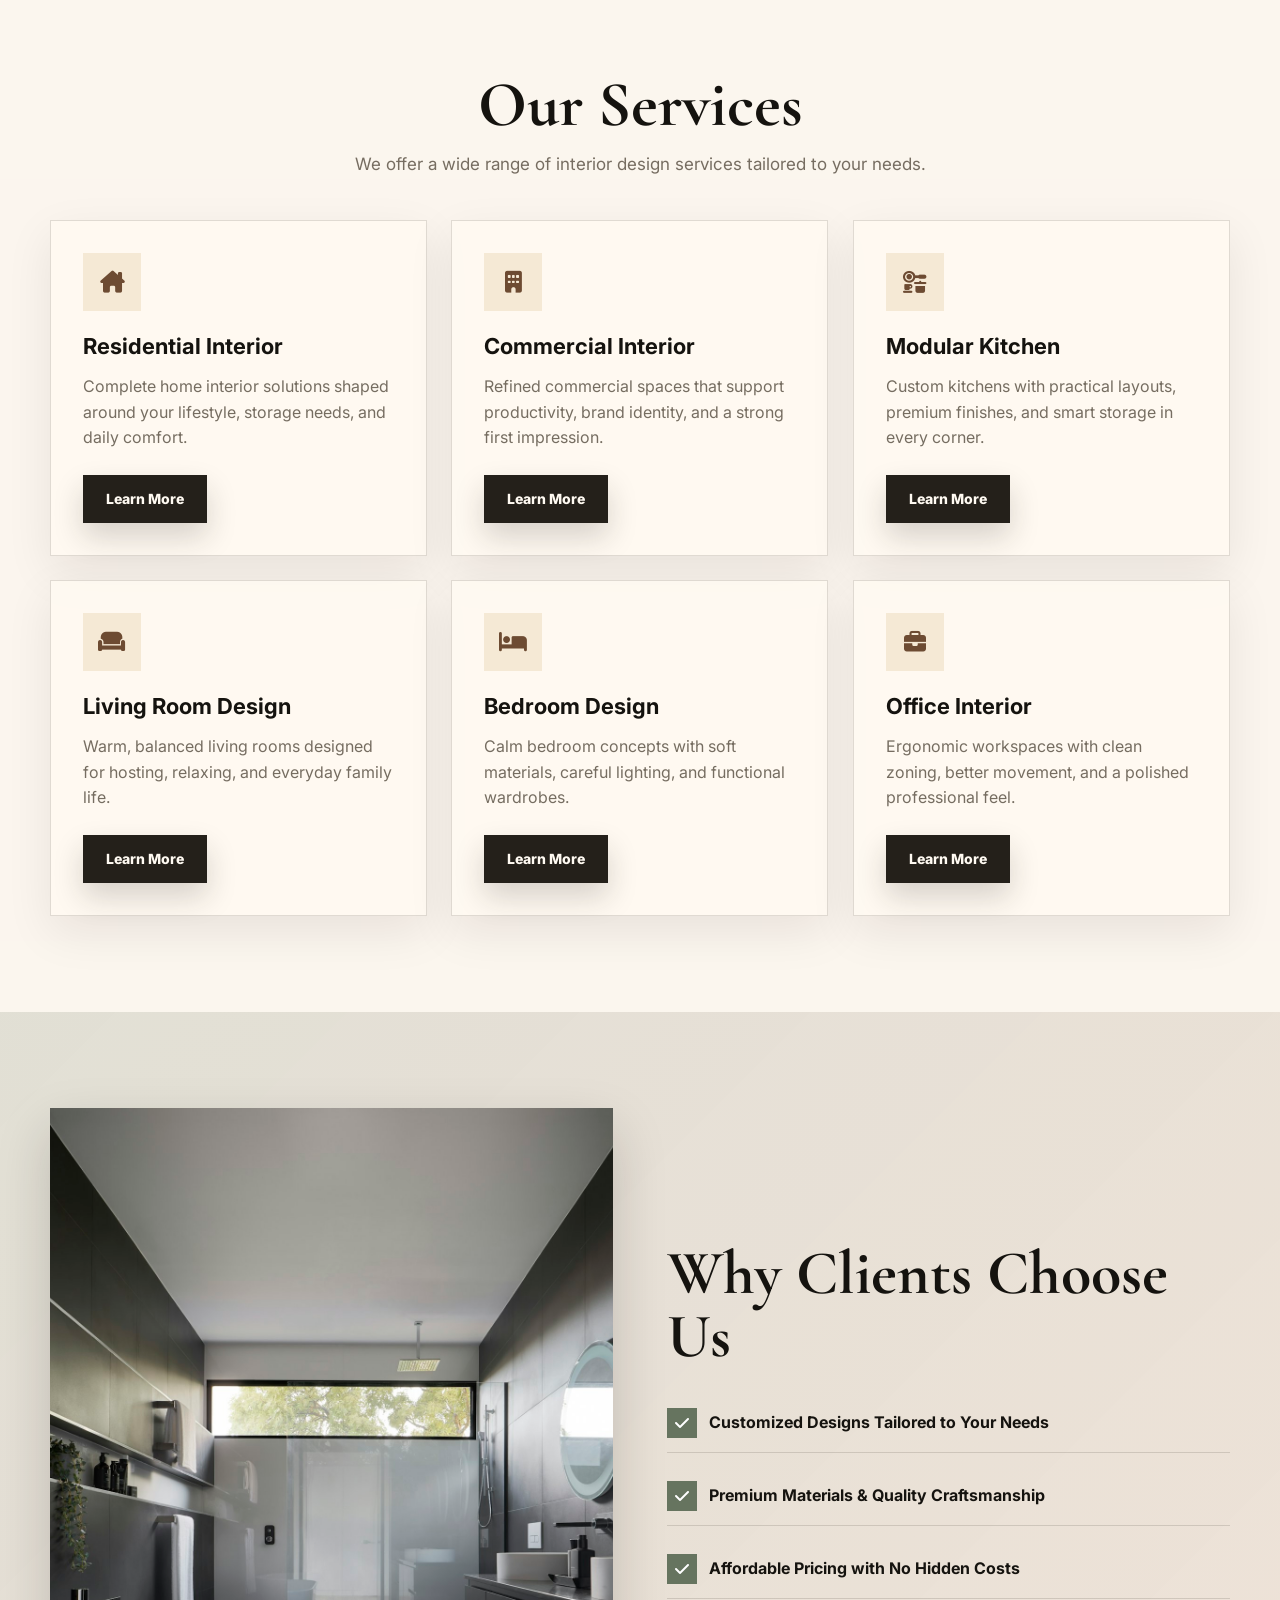
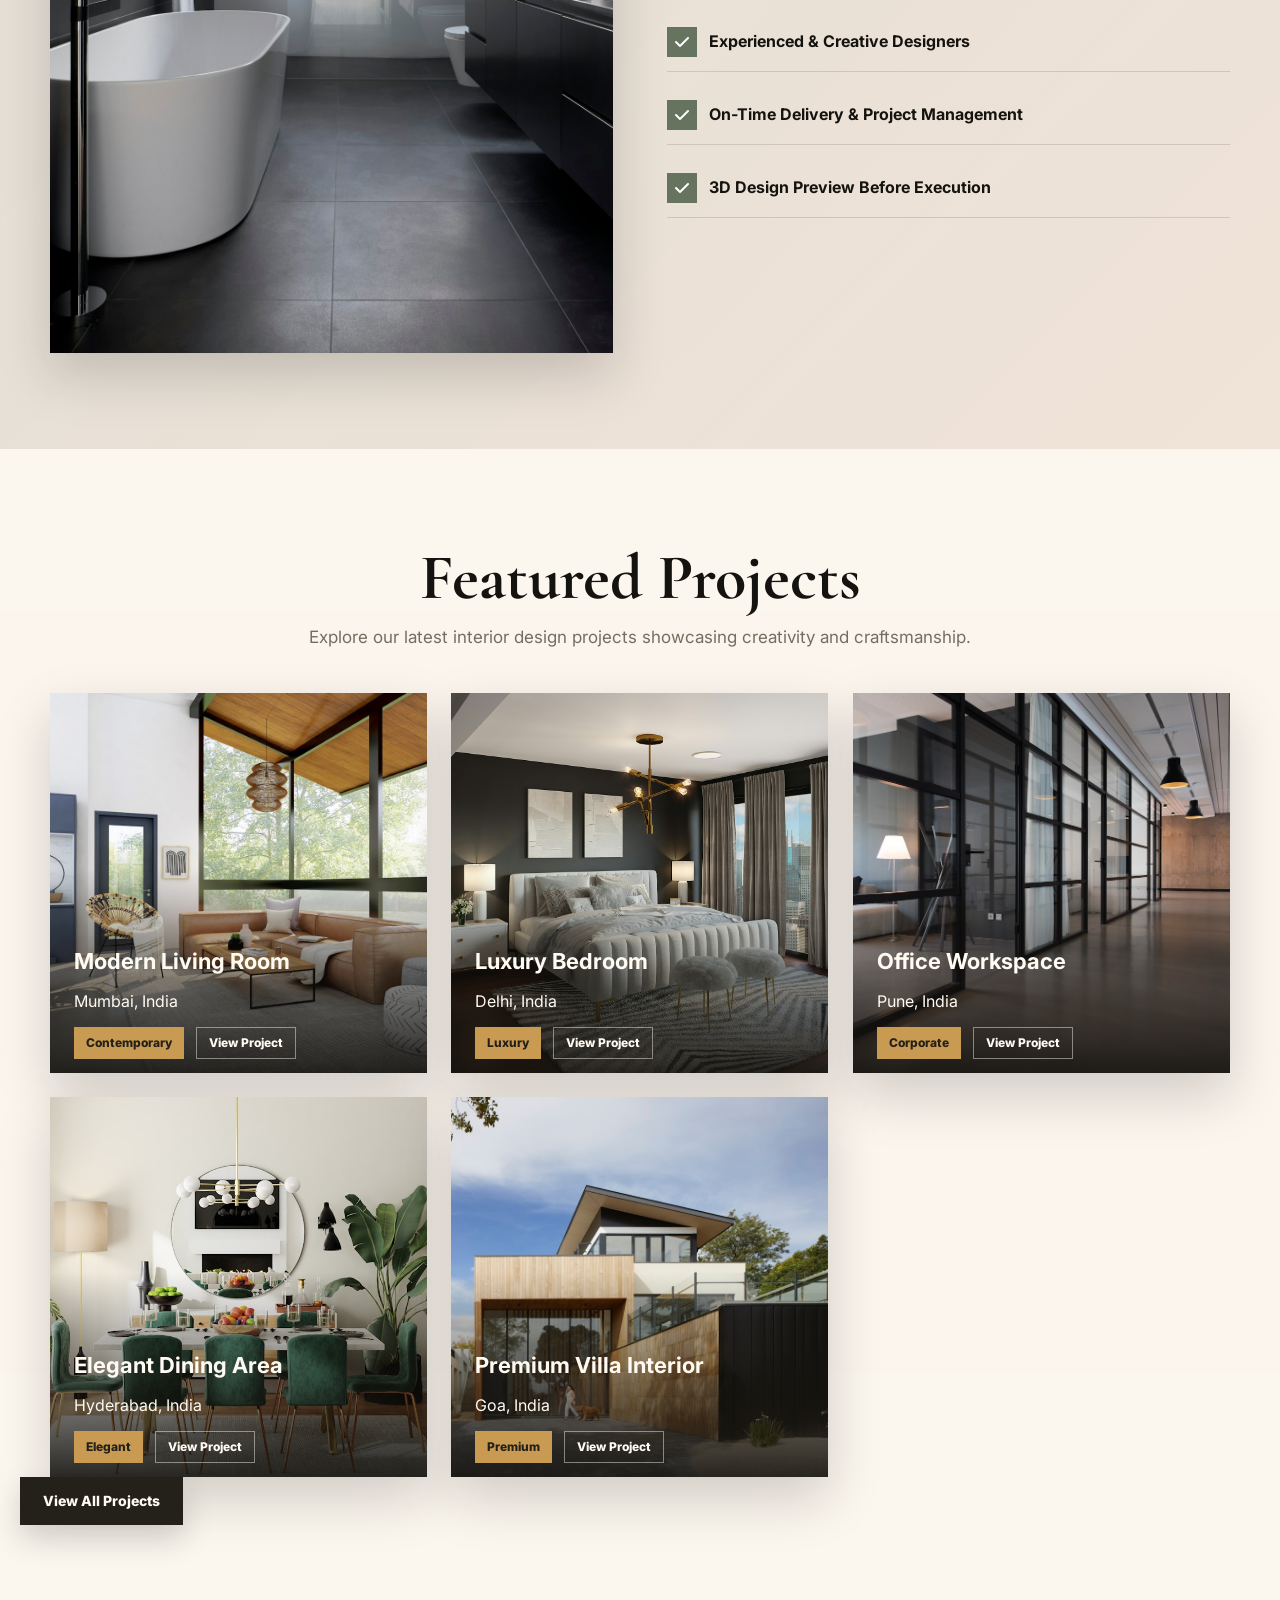
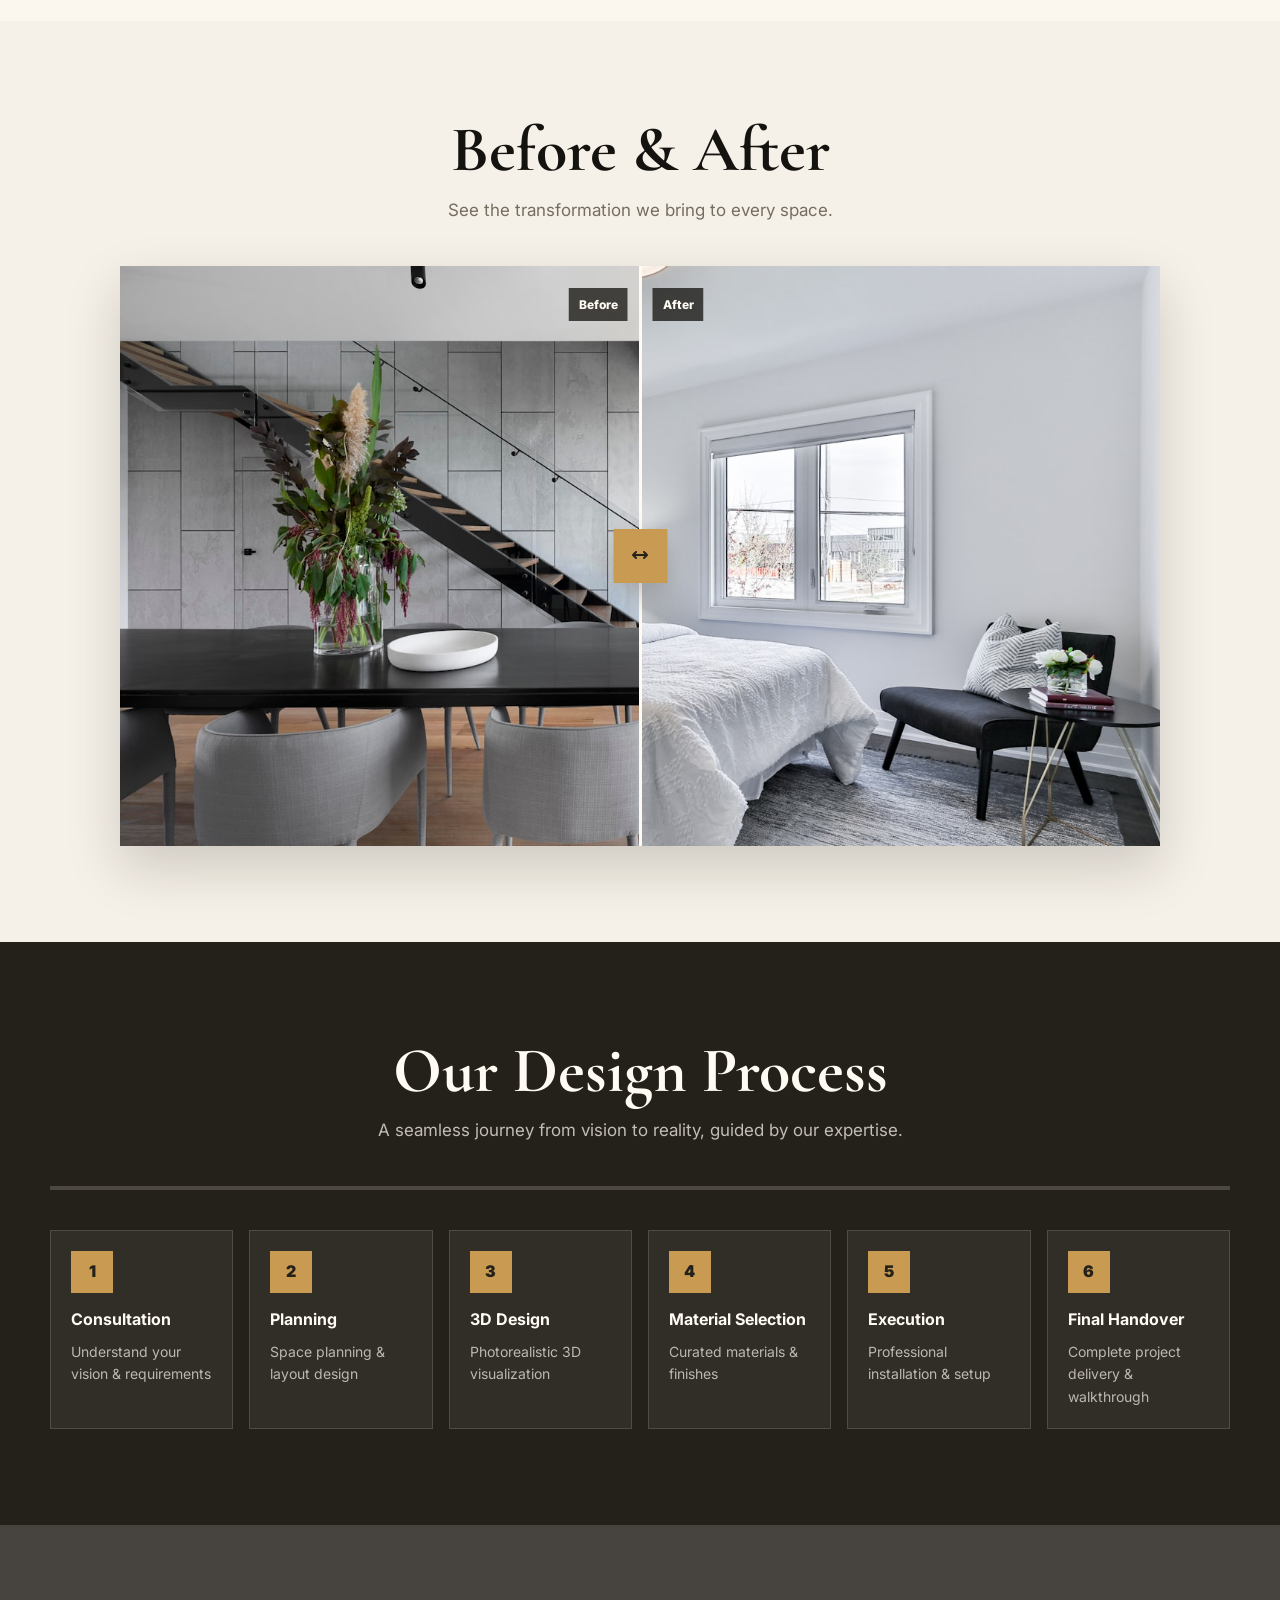
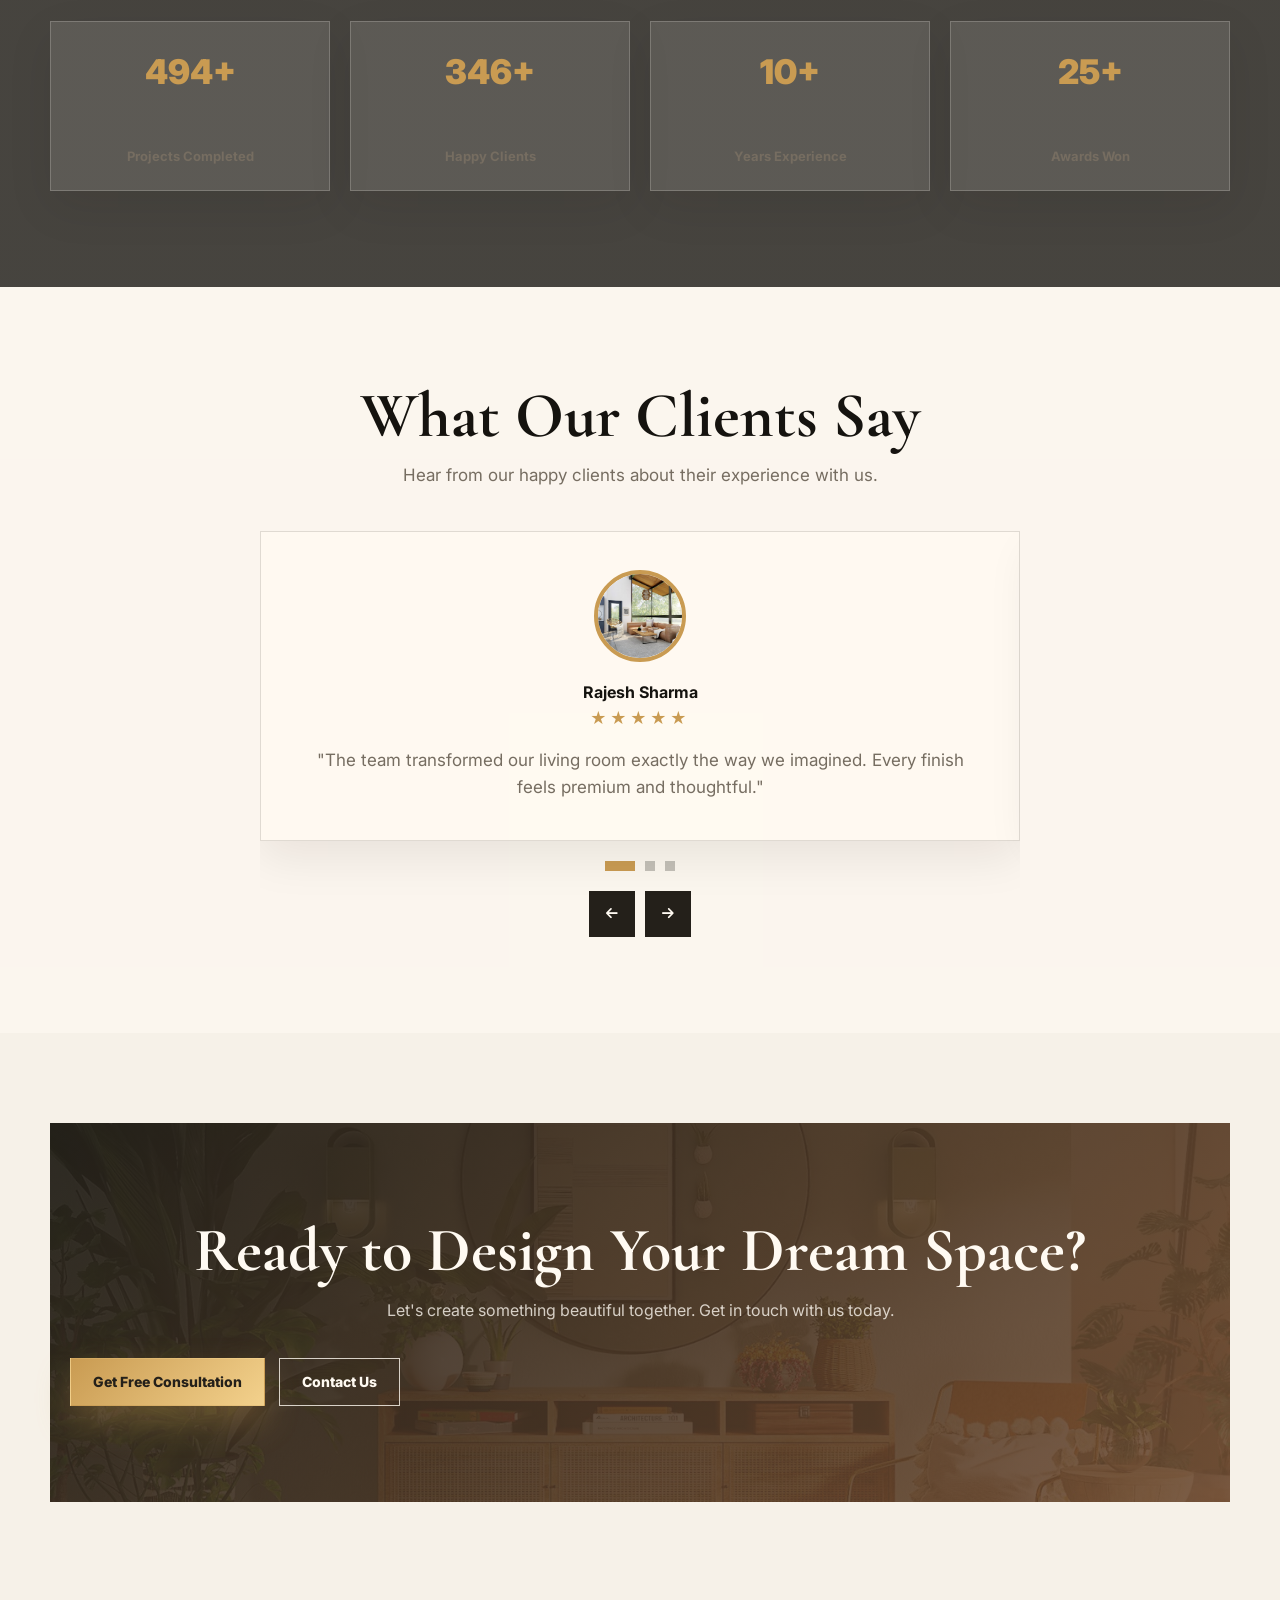
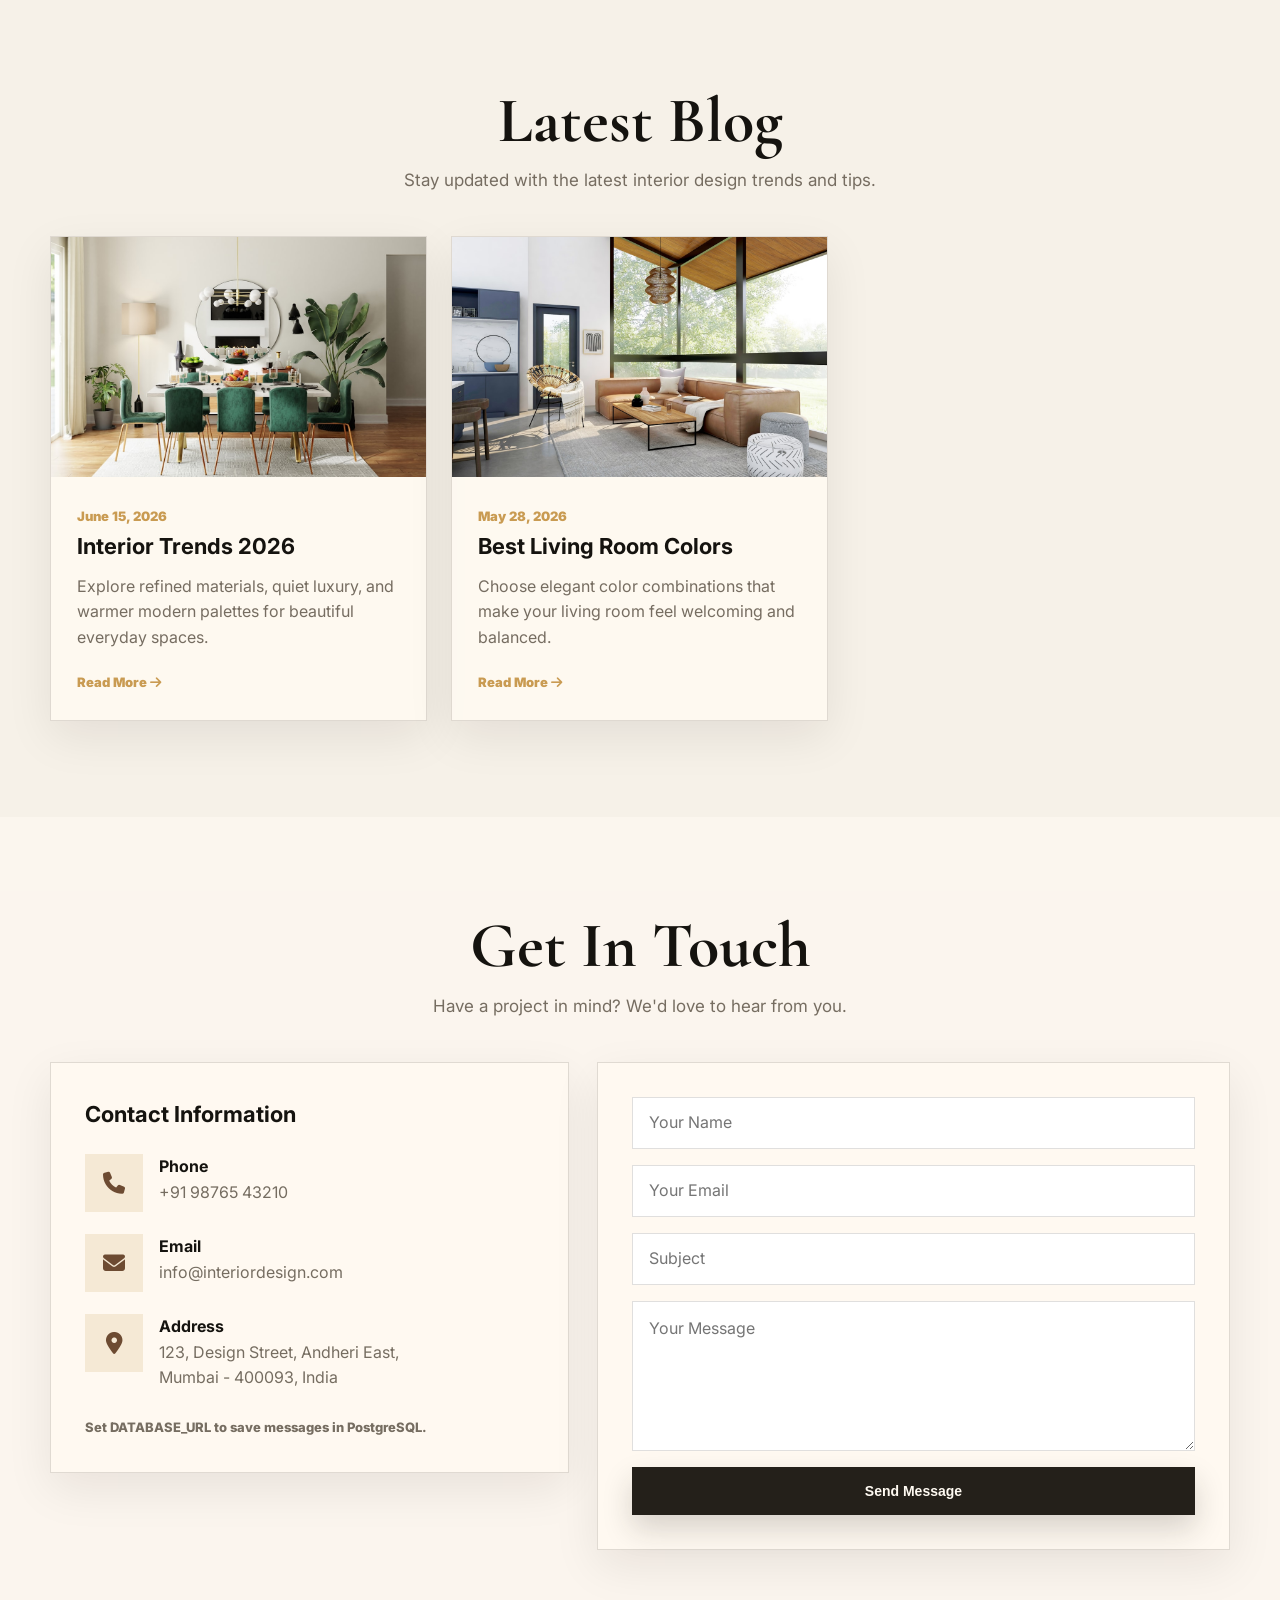
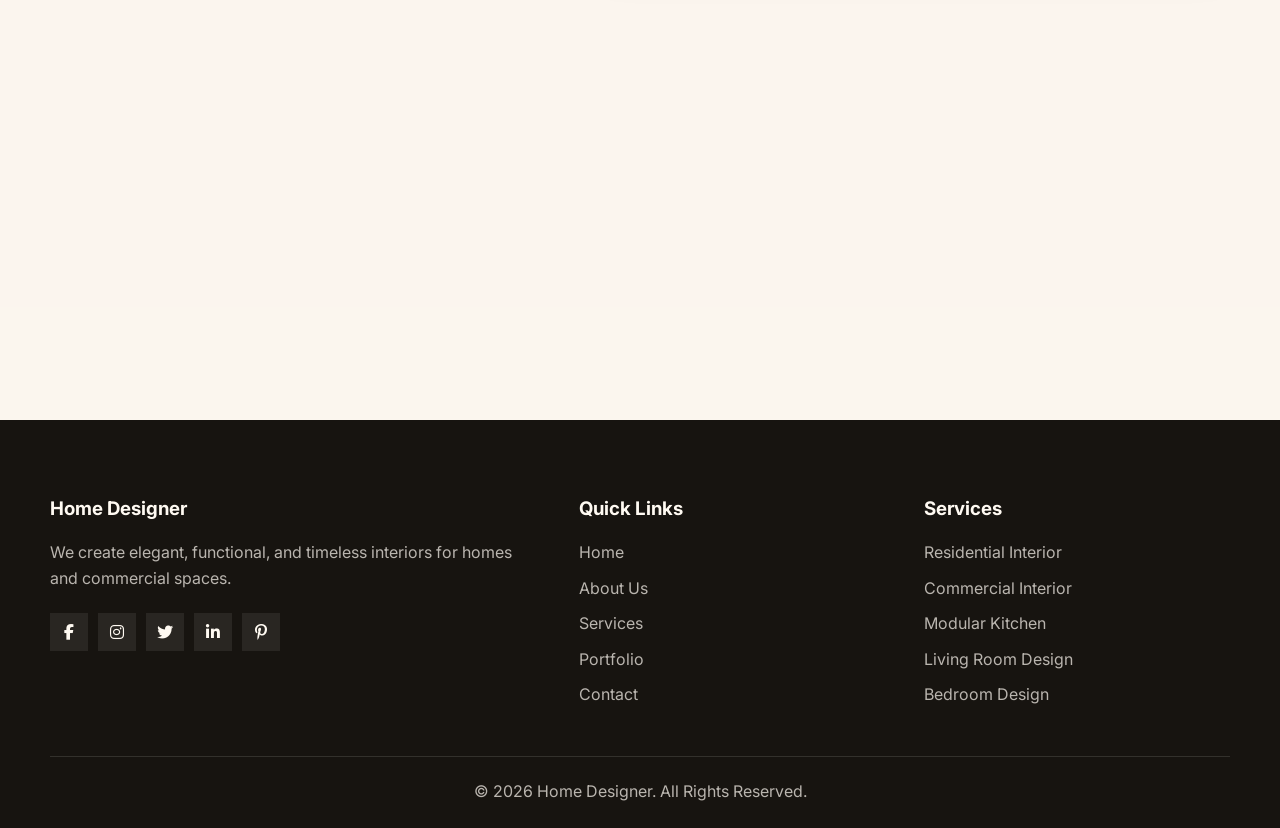
==== commit f22fcf2f: "Deploy local images and Netlify-ready static site" ====
--- a/index.html
+++ b/index.html
@@ -68,7 +68,7 @@
         <section class="about-preview" id="about">
             <div class="split-content animate-on-scroll">
                 <div class="media-block animate-slide-left">
-                    <img src="https://images.unsplash.com/photo-1600607687939-ce8a6c25118c?auto=format&fit=crop&w=1200&q=80" alt="Premium living room interior" loading="lazy">
+                    <img src="static/images/about-preview.jpg" alt="Premium living room interior" loading="lazy">
                 </div>
                 <div class="copy-block animate-slide-right">
                     <h2>Designing Beautiful Spaces Since 2015</h2>
@@ -138,7 +138,7 @@
         <section class="why-choose-us">
             <div class="split-content animate-on-scroll">
                 <div class="media-block animate-slide-left">
-                    <img src="https://images.unsplash.com/photo-1600566752355-35792bedcfea?auto=format&fit=crop&w=1200&q=80" alt="Premium interior craftsmanship" loading="lazy">
+                    <img src="static/images/why-choose-us.jpg" alt="Premium interior craftsmanship" loading="lazy">
                 </div>
                 <div class="copy-block animate-slide-right">
                     <h2>Why Clients Choose Us</h2>
@@ -159,7 +159,7 @@
             <p class="section-subtitle animate-on-scroll">Explore our latest interior design projects showcasing creativity and craftsmanship.</p>
             <div class="projects-grid animate-stagger">
                 <article class="project-card">
-                        <img src="https://images.unsplash.com/photo-1600210492493-0946911123ea?auto=format&fit=crop&w=1200&q=80" alt="Modern Living Room" loading="lazy">
+                        <img src="static/images/modern-living-room.jpg" alt="Modern Living Room" loading="lazy">
                         <div class="project-overlay">
                             <h3>Modern Living Room</h3>
                             <p>Mumbai, India</p>
@@ -168,7 +168,7 @@
                         </div>
                     </article>
                     <article class="project-card">
-                        <img src="https://images.unsplash.com/photo-1616594039964-ae9021a400a0?auto=format&fit=crop&w=1200&q=80" alt="Luxury Bedroom" loading="lazy">
+                        <img src="static/images/luxury-bedroom.jpg" alt="Luxury Bedroom" loading="lazy">
                         <div class="project-overlay">
                             <h3>Luxury Bedroom</h3>
                             <p>Delhi, India</p>
@@ -177,7 +177,7 @@
                         </div>
                     </article>
                     <article class="project-card">
-                        <img src="https://images.unsplash.com/photo-1497366754035-f200968a6e72?auto=format&fit=crop&w=1200&q=80" alt="Office Workspace" loading="lazy">
+                        <img src="static/images/office-workspace.jpg" alt="Office Workspace" loading="lazy">
                         <div class="project-overlay">
                             <h3>Office Workspace</h3>
                             <p>Pune, India</p>
@@ -186,7 +186,7 @@
                         </div>
                     </article>
                     <article class="project-card">
-                        <img src="https://images.unsplash.com/photo-1617806118233-18e1de247200?auto=format&fit=crop&w=1200&q=80" alt="Elegant Dining Area" loading="lazy">
+                        <img src="static/images/elegant-dining-area.jpg" alt="Elegant Dining Area" loading="lazy">
                         <div class="project-overlay">
                             <h3>Elegant Dining Area</h3>
                             <p>Hyderabad, India</p>
@@ -195,7 +195,7 @@
                         </div>
                     </article>
                     <article class="project-card">
-                        <img src="https://images.unsplash.com/photo-1600566753190-17f0baa2a6c3?auto=format&fit=crop&w=1200&q=80" alt="Premium Villa Interior" loading="lazy">
+                        <img src="static/images/premium-villa-interior.jpg" alt="Premium Villa Interior" loading="lazy">
                         <div class="project-overlay">
                             <h3>Premium Villa Interior</h3>
                             <p>Goa, India</p>
@@ -212,8 +212,8 @@
             <p class="section-subtitle animate-on-scroll">See the transformation we bring to every space.</p>
             <div class="before-after-container animate-scale" id="beforeAfterSlider">
                 <div class="before-after-wrapper">
-                    <img src="https://images.unsplash.com/photo-1595526114035-0d45ed16cfbf?auto=format&fit=crop&w=1400&q=80" alt="Before renovation" class="before-image" loading="lazy">
-                    <img src="https://images.unsplash.com/photo-1600607687920-4e2a09cf159d?auto=format&fit=crop&w=1400&q=80" alt="After renovation" class="after-image" id="afterImage" loading="lazy">
+                    <img src="static/images/before-renovation.jpg" alt="Before renovation" class="before-image" loading="lazy">
+                    <img src="static/images/after-renovation.jpg" alt="After renovation" class="after-image" id="afterImage" loading="lazy">
                     <div class="slider-handle" id="sliderHandle">
                         <span class="slider-label before">Before</span>
                         <span class="slider-label after">After</span>
@@ -275,19 +275,19 @@
             <div class="testimonials-slider" id="testimonialSlider">
                 <div class="testimonials-track" id="testimonialTrack">
                     <article class="testimonial-card active">
-                            <img src="https://images.unsplash.com/photo-1600210492493-0946911123ea?auto=format&fit=crop&w=1200&q=80" alt="Client Rajesh Sharma" class="client-img" loading="lazy">
+                            <img src="static/images/modern-living-room.jpg" alt="Client Rajesh Sharma" class="client-img" loading="lazy">
                             <h4>Rajesh Sharma</h4>
                             <div class="stars">★★★★★</div>
                             <p class="feedback">"The team transformed our living room exactly the way we imagined. Every finish feels premium and thoughtful."</p>
                         </article>
                         <article class="testimonial-card">
-                            <img src="https://images.unsplash.com/photo-1497366754035-f200968a6e72?auto=format&fit=crop&w=1200&q=80" alt="Client Priya Patel" class="client-img" loading="lazy">
+                            <img src="static/images/office-workspace.jpg" alt="Client Priya Patel" class="client-img" loading="lazy">
                             <h4>Priya Patel</h4>
                             <div class="stars">★★★★★</div>
                             <p class="feedback">"Professional, creative, and detail-oriented. Our office now feels sharp, open, and aligned with our brand."</p>
                         </article>
                         <article class="testimonial-card">
-                            <img src="https://images.unsplash.com/photo-1616594039964-ae9021a400a0?auto=format&fit=crop&w=1200&q=80" alt="Client Sunita Reddy" class="client-img" loading="lazy">
+                            <img src="static/images/luxury-bedroom.jpg" alt="Client Sunita Reddy" class="client-img" loading="lazy">
                             <h4>Sunita Reddy</h4>
                             <div class="stars">★★★★★</div>
                             <p class="feedback">"Our bedroom finally feels restful and elegant. The material selection was excellent."</p>
@@ -319,7 +319,7 @@
             <p class="section-subtitle animate-on-scroll">Stay updated with the latest interior design trends and tips.</p>
             <div class="blog-grid animate-stagger">
                 <article class="blog-card">
-                        <img src="https://images.unsplash.com/photo-1617806118233-18e1de247200?auto=format&fit=crop&w=1200&q=80" alt="Interior Trends 2026" loading="lazy">
+                        <img src="static/images/elegant-dining-area.jpg" alt="Interior Trends 2026" loading="lazy">
                         <div class="blog-content">
                             <span class="date">June 15, 2026</span>
                             <h3>Interior Trends 2026</h3>
@@ -328,7 +328,7 @@
                         </div>
                     </article>
                     <article class="blog-card">
-                        <img src="https://images.unsplash.com/photo-1600210492493-0946911123ea?auto=format&fit=crop&w=1200&q=80" alt="Best Living Room Colors" loading="lazy">
+                        <img src="static/images/modern-living-room.jpg" alt="Best Living Room Colors" loading="lazy">
                         <div class="blog-content">
                             <span class="date">May 28, 2026</span>
                             <h3>Best Living Room Colors</h3>
--- a/static/css/style.css
+++ b/static/css/style.css
@@ -217,7 +217,7 @@
     color: #fffaf2;
     background:
         linear-gradient(90deg, rgba(21, 19, 15, 0.84), rgba(21, 19, 15, 0.54), rgba(21, 19, 15, 0.25)),
-        url("https://images.unsplash.com/photo-1600585154340-be6161a56a0c?auto=format&fit=crop&w=1800&q=85") center/cover;
+        url("../images/hero-bg.jpg") center/cover;
     animation: heroSettle 1.4s var(--ease-smooth) both;
 }
 
@@ -813,7 +813,7 @@
 .stats {
     background:
         linear-gradient(rgba(21, 19, 15, 0.78), rgba(21, 19, 15, 0.78)),
-        url("https://images.unsplash.com/photo-1600607688969-a5bfcd646154?auto=format&fit=crop&w=1600&q=80") center/cover fixed;
+        url("../images/stats-bg.jpg") center/cover fixed;
 }
 
 .stats-grid {
@@ -921,7 +921,7 @@
     color: #fffaf2;
     background:
         linear-gradient(135deg, rgba(36, 32, 26, 0.92), rgba(109, 75, 50, 0.88)),
-        url("https://images.unsplash.com/photo-1616046229478-9901c5536a45?auto=format&fit=crop&w=1400&q=80") center/cover;
+        url("../images/cta-bg.jpg") center/cover;
 }
 
 .cta-section h2 {
